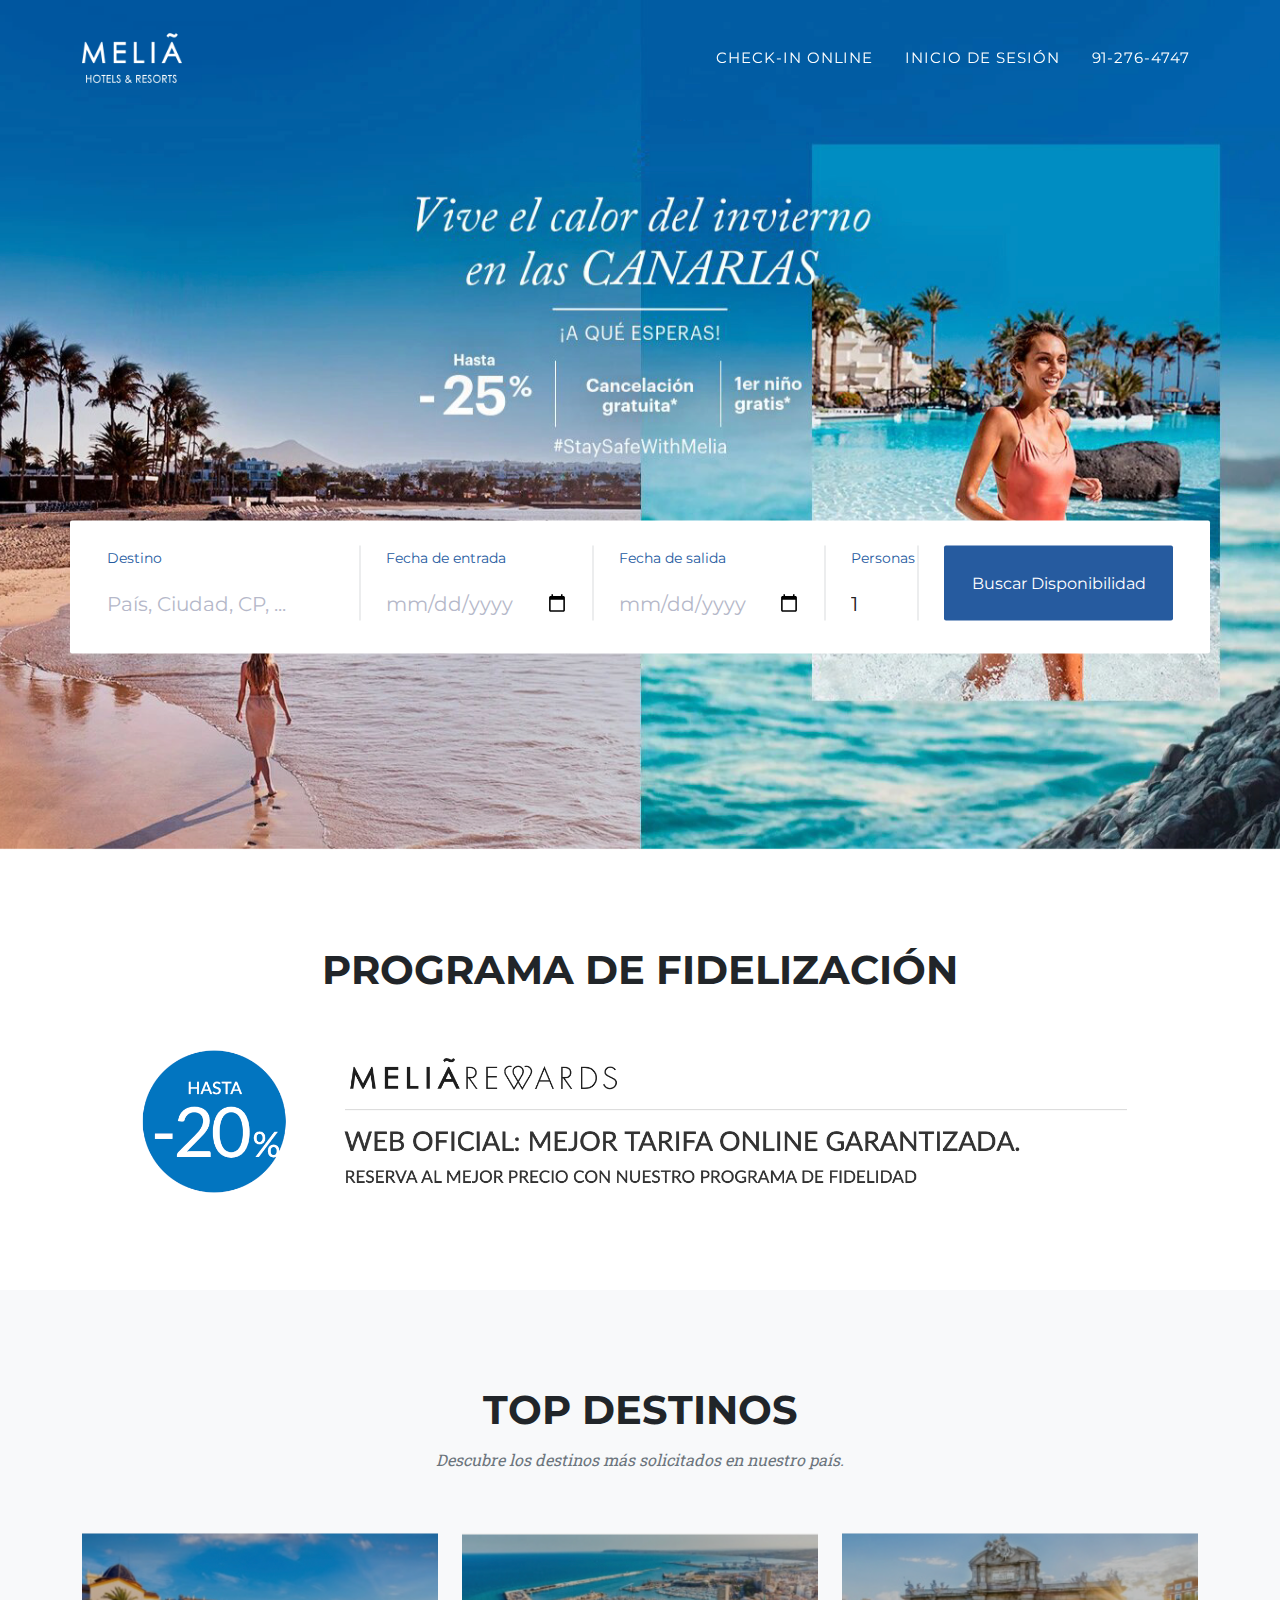
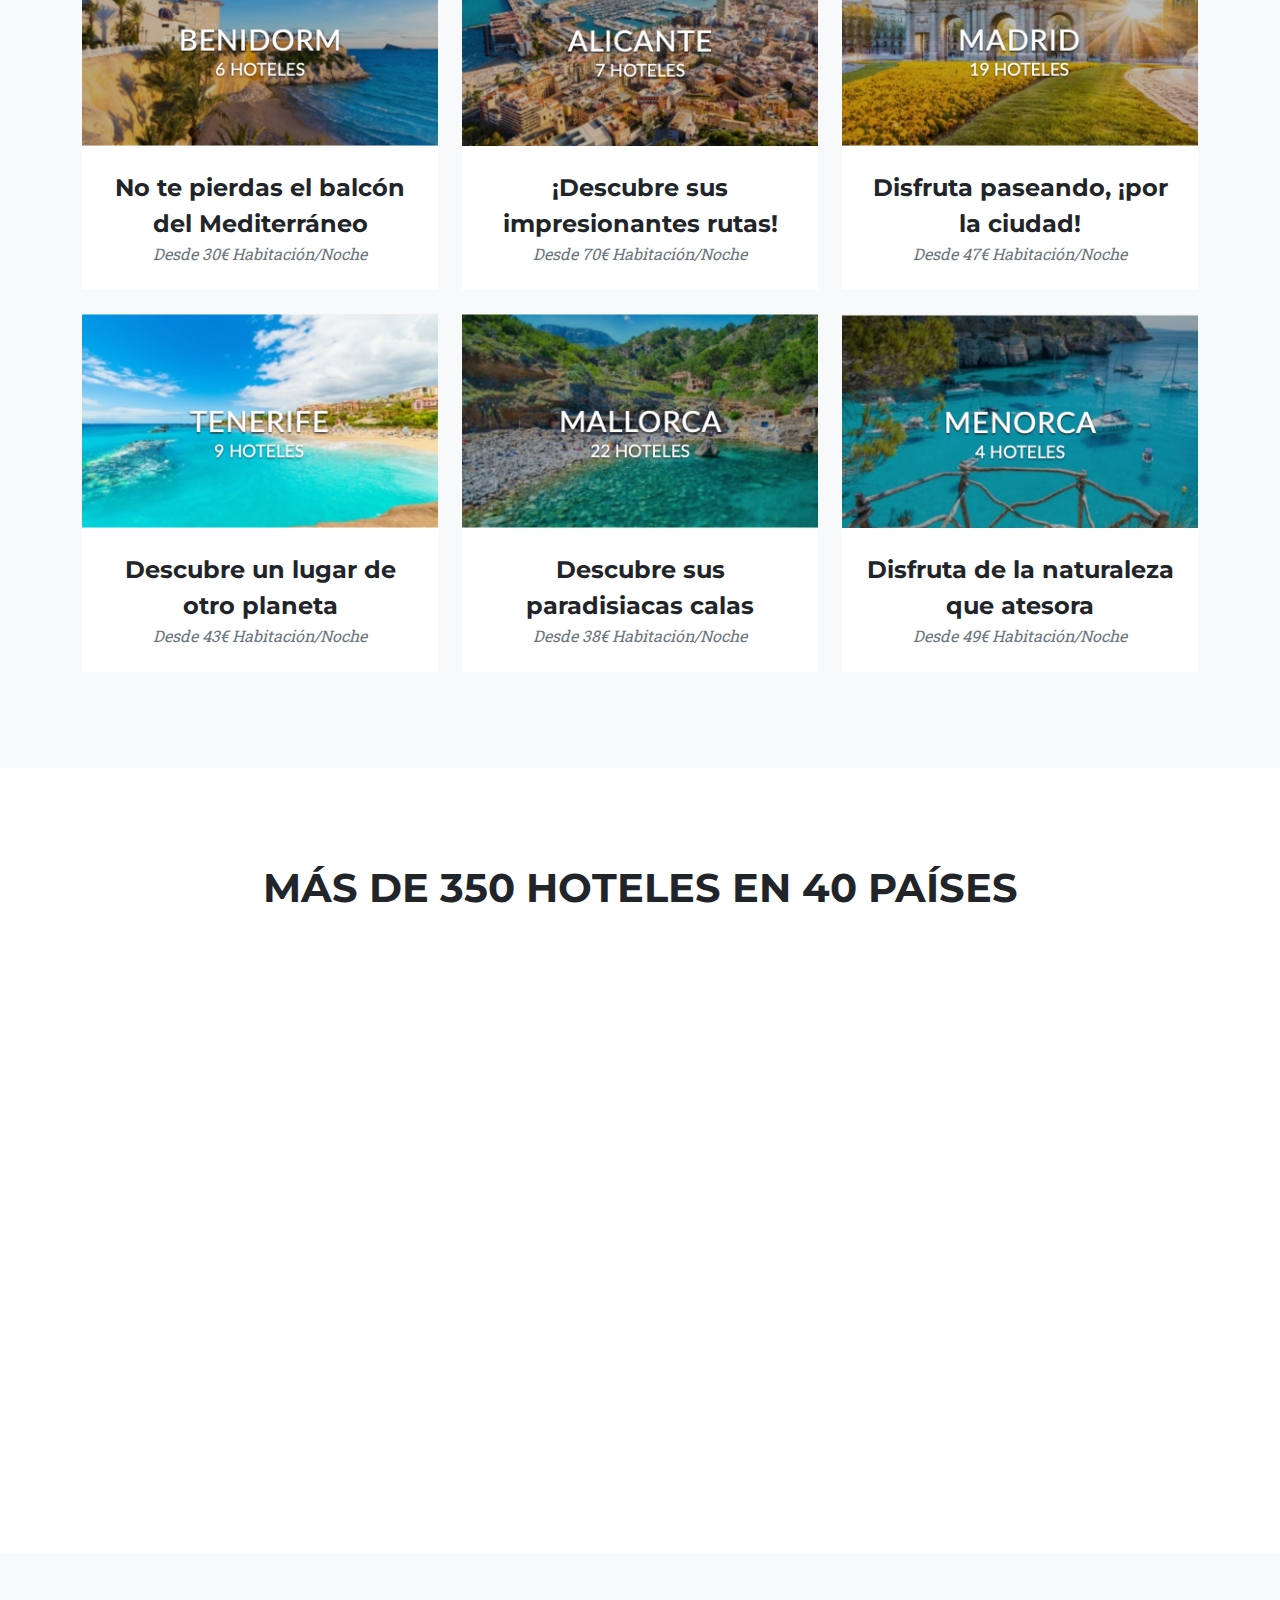
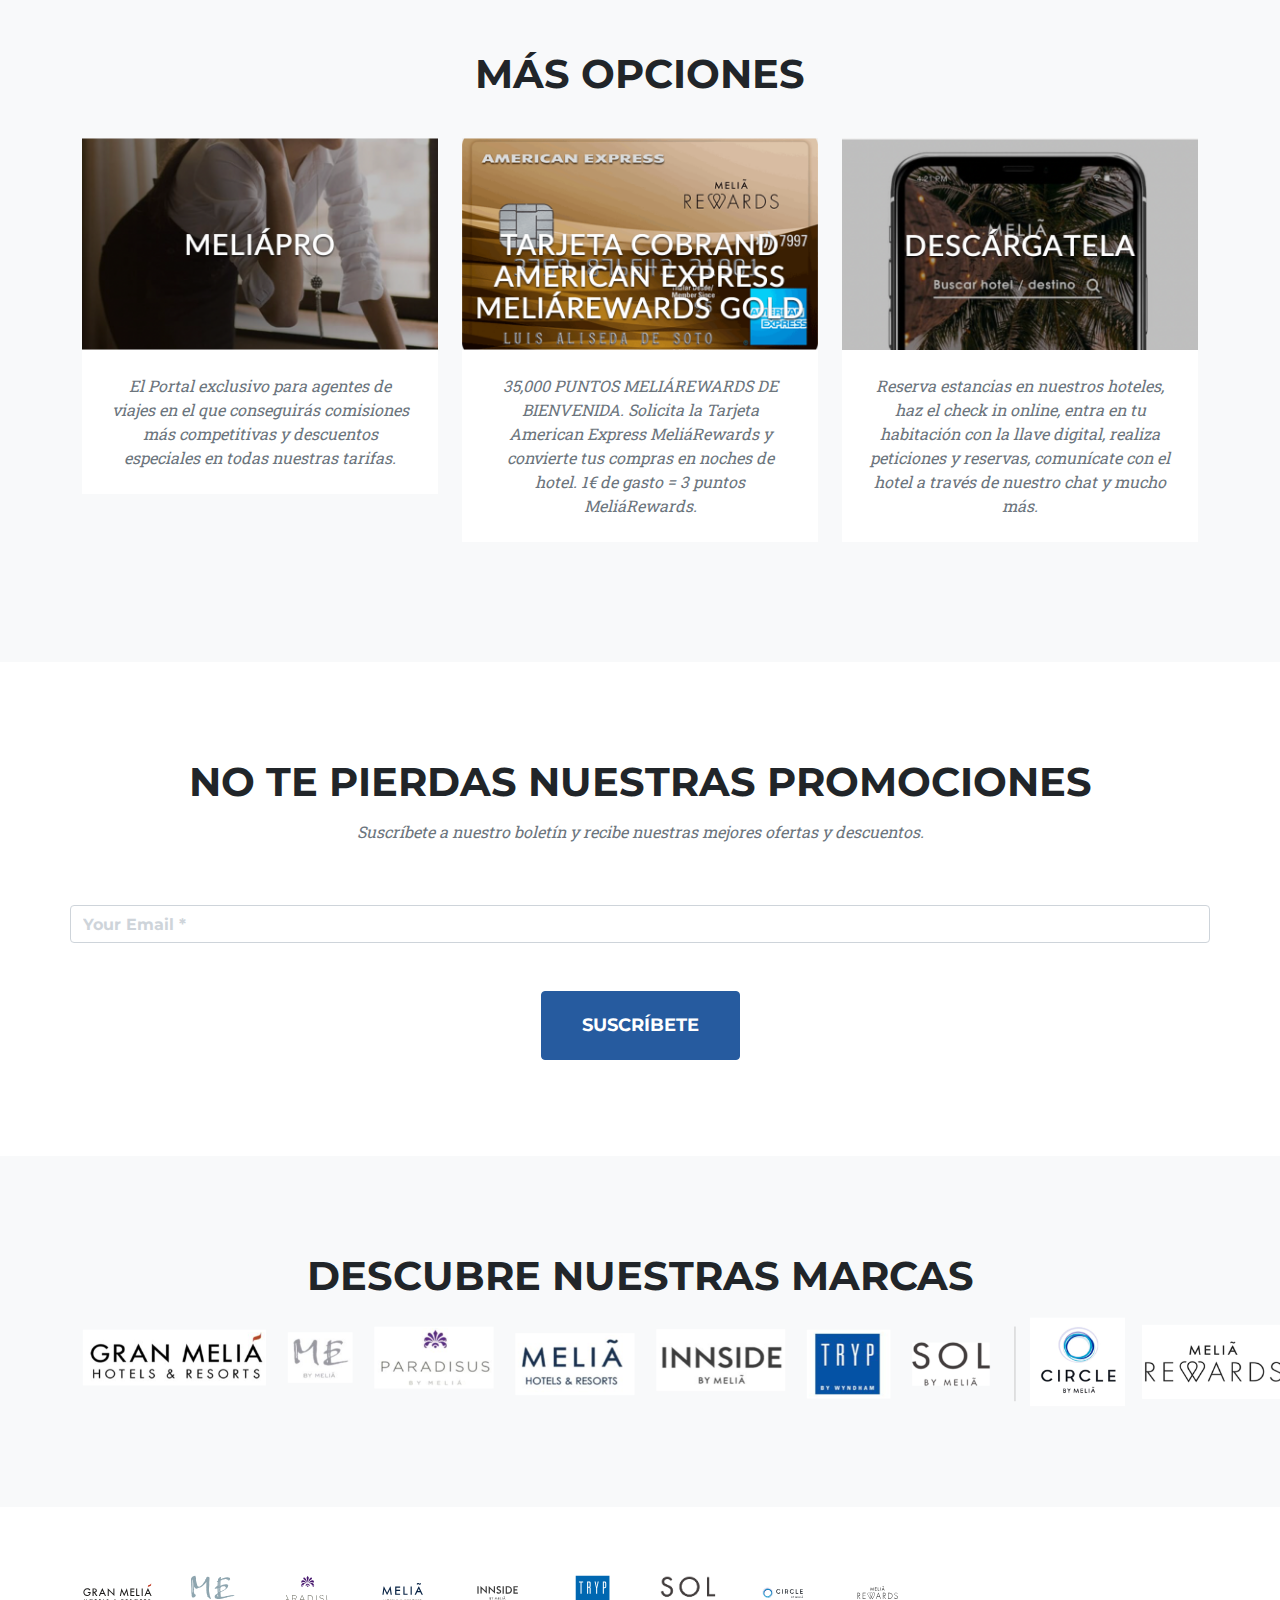
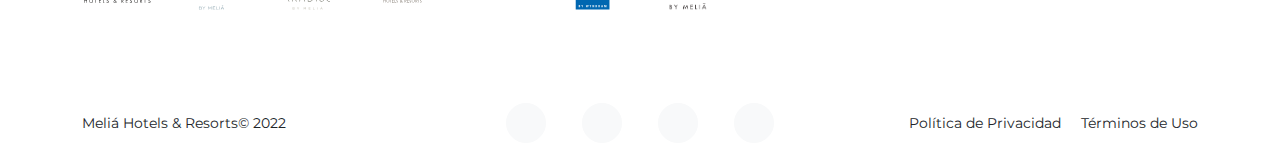
==== docs/index.html @ e1e3f9e7 "Práctica 3" ====
<!DOCTYPE html>
<html lang="es">
    <head>
        <meta charset="utf-8" />
        <meta name="viewport" content="width=device-width, initial-scale=1, shrink-to-fit=no" />
        <meta name="description" content="" />
        <meta name="author" content="" />
        <title>Meliá Hotels & Resorts</title>
        <!-- Favicon-->
        <link rel="icon" type="image/x-icon" href="assets/favicon.ico" />
        <!-- Font Awesome icons (free version)-->
        <script src="https://use.fontawesome.com/releases/v5.15.4/js/all.js" crossorigin="anonymous"></script>
        <!-- Google fonts-->
        <link href="https://fonts.googleapis.com/css?family=Montserrat:400,700" rel="stylesheet" type="text/css" />
        <link href="https://fonts.googleapis.com/css?family=Roboto+Slab:400,100,300,700" rel="stylesheet" type="text/css" />
        <!-- Core theme CSS (includes Bootstrap)-->
        <link href="css/styles.css" rel="stylesheet" />
    </head>
    <body id="page-top">
        <!-- Navigation-->
        <nav class="navbar navbar-expand-lg navbar-dark fixed-top" id="mainNav">
            <div class="container">
                <a class="navbar-brand" href="#page-top"><img src="assets/img/navbar-logo.png" style="width:100px; height:58px" alt="..." /></a>
                <button class="navbar-toggler" type="button" data-bs-toggle="collapse" data-bs-target="#navbarResponsive" aria-controls="navbarResponsive" aria-expanded="false" aria-label="Toggle navigation">
                    Menu
                    <i class="fas fa-bars ms-1"></i>
                </button>
                <div class="collapse navbar-collapse" id="navbarResponsive">
                    <ul class="navbar-nav text-uppercase ms-auto py-4 py-lg-0">
                        <li class="nav-item"><a class="nav-link" href="#services">CHECK-IN ONLINE</a></li>
                        <li class="nav-item"><a class="nav-link" href="#portfolio">INICIO DE SESIÓN</a></li>
                        <li class="nav-item"><a class="nav-link" href="#contact">91-276-4747</a></li>
                    </ul>
                </div>
            </div>
        </nav>
        <!-- Masthead-->
        <header class="masthead">
            <div id="booking" class="section">
                <div class="section-center">
                    <div class="container">
                        <div class="row">
                            <div class="booking-form">
                                <form>
                                    <div class="row no-margin">
                                        <div class="col-md-3">
                                            <div class="form-group">
                                                <span class="form-label">Destino</span>
                                                <input class="form-control" type="text" placeholder="País, Ciudad, CP, ...">
                                            </div>
                                        </div>
                                        <div class="col-md-6">
                                            <div class="row no-margin">
                                                <div class="col-md-5">
                                                    <div class="form-group">
                                                        <span class="form-label">Fecha de entrada</span>
                                                        <input class="form-control" type="date" required>
                                                    </div>
                                                </div>
                                                <div class="col-md-5">
                                                    <div class="form-group">
                                                        <span class="form-label">Fecha de salida</span>
                                                        <input class="form-control" type="date" required>
                                                    </div>
                                                </div>
                                                <div class="col-md-2">
                                                    <div class="form-group">
                                                        <span class="form-label">Personas</span>
                                                        <select class="form-control">
                                                            <option>1</option>
                                                            <option>2</option>
                                                            <option>3</option>
                                                            <option>4</option>
                                                        </select>
                                                    </div>
                                                </div>
                                            </div>
                                        </div>
                                        <div class="col-md-3">
                                            <div class="form-btn">
                                                <button class="submit-btn">Buscar disponibilidad</button>
                                            </div>
                                        </div>
                                    </div>
                                </form>
                            </div>
                        </div>
                    </div>
                </div>
            </div>
        </header>

        <!-- Rewards-->
        <section class="page-section" id="rewards">
            <div class="container">
                    <div class="text-center">
                        <h2 class="section-heading text-uppercase">PROGRAMA DE FIDELIZACIÓN</h2><br>
                    </div>
                    <div style="width: 100%">
                        <a href="./MeliaRewardsAdvantages.html"><img src="assets/img/melia-rewards.png" class="center" style="object-fit:fill; width:1000px; height:160px"></a>
                    </div>
            </div>
        </section>

        <!-- Destinos Grid-->
        <section class="page-section bg-light" id="destinos">
            <div class="container">
                <div class="text-center">
                    <h2 class="section-heading text-uppercase">TOP DESTINOS</h2>
                    <h3 class="section-subheading text-muted">Descubre los destinos más solicitados en nuestro país.</h3>
                </div>
                <div class="row">
                    <div class="col-lg-4 col-sm-6 mb-4">
                        <!-- Destinos item 1-->
                        <div class="destinos-item">
                            <a class="destinos-link" data-bs-toggle="modal" href="#destinosModal1">
                                <div class="destinos-hover">
                                    <div class="destinos-hover-content"><i class="fas fa-plus fa-3x"></i></div>
                                </div>
                                <img class="img-fluid" src="assets/img/destinos/Benidorm.png" alt="..." />
                            </a>
                            <div class="destinos-caption">
                                <div class="destinos-caption-heading">No te pierdas el balcón del Mediterráneo</div>
                                <div class="destinos-caption-subheading text-muted">Desde 30€ Habitación/Noche</div>
                            </div>
                        </div>
                    </div>
                    <div class="col-lg-4 col-sm-6 mb-4">
                        <!-- Destinos item 2-->
                        <div class="destinos-item">
                            <a class="destinos-link" data-bs-toggle="modal" href="#destinosModal2">
                                <div class="destinos-hover">
                                    <div class="destinos-hover-content"><i class="fas fa-plus fa-3x"></i></div>
                                </div>
                                <img class="img-fluid" src="assets/img/destinos/Alicante.png" alt="..." />
                            </a>
                            <div class="destinos-caption">
                                <div class="destinos-caption-heading">¡Descubre sus impresionantes rutas!</div>
                                <div class="destinos-caption-subheading text-muted">Desde 70€ Habitación/Noche</div>
                            </div>
                        </div>
                    </div>
                    <div class="col-lg-4 col-sm-6 mb-4">
                        <!-- Destinos item 3-->
                        <div class="destinos-item">
                            <a class="destinos-link" data-bs-toggle="modal" href="#destinosModal3">
                                <div class="destinos-hover">
                                    <div class="destinos-hover-content"><i class="fas fa-plus fa-3x"></i></div>
                                </div>
                                <img class="img-fluid" src="assets/img/destinos/Madrid.png" alt="..." />
                            </a>
                            <div class="destinos-caption">
                                <div class="destinos-caption-heading">Disfruta paseando, ¡por la ciudad!</div>
                                <div class="destinos-caption-subheading text-muted">Desde 47€ Habitación/Noche</div>
                            </div>
                        </div>
                    </div>
                    <div class="col-lg-4 col-sm-6 mb-4 mb-lg-0">
                        <!-- Destinos item 4-->
                        <div class="destinos-item">
                            <a class="destinos-link" data-bs-toggle="modal" href="#destinosModal4">
                                <div class="destinos-hover">
                                    <div class="destinos-hover-content"><i class="fas fa-plus fa-3x"></i></div>
                                </div>
                                <img class="img-fluid" src="assets/img/destinos/Tenerife.png" alt="..." />
                            </a>
                            <div class="destinos-caption">
                                <div class="destinos-caption-heading">Descubre un lugar de otro planeta</div>
                                <div class="destinos-caption-subheading text-muted">Desde 43€ Habitación/Noche</div>
                            </div>
                        </div>
                    </div>
                    <div class="col-lg-4 col-sm-6 mb-4 mb-sm-0">
                        <!-- Destinos item 5-->
                        <div class="destinos-item">
                            <a class="destinos-link" data-bs-toggle="modal" href="#destinosModal5">
                                <div class="destinos-hover">
                                    <div class="destinos-hover-content"><i class="fas fa-plus fa-3x"></i></div>
                                </div>
                                <img class="img-fluid" src="assets/img/destinos/Mallorca.png" alt="..." />
                            </a>
                            <div class="destinos-caption">
                                <div class="destinos-caption-heading">Descubre sus paradisiacas calas</div>
                                <div class="destinos-caption-subheading text-muted">Desde 38€ Habitación/Noche</div>
                            </div>
                        </div>
                    </div>
                    <div class="col-lg-4 col-sm-6">
                        <!-- Destinos item 6-->
                        <div class="destinos-item">
                            <a class="destinos-link" data-bs-toggle="modal" href="#destinosModal6">
                                <div class="destinos-hover">
                                    <div class="destinos-hover-content"><i class="fas fa-plus fa-3x"></i></div>
                                </div>
                                <img class="img-fluid" src="assets/img/destinos/Menorca.png" alt="..." />
                            </a>
                            <div class="destinos-caption">
                                <div class="destinos-caption-heading">Disfruta de la naturaleza que atesora </div>
                                <div class="destinos-caption-subheading text-muted">Desde 49€ Habitación/Noche</div>
                            </div>
                        </div>
                    </div>
                </div>
            </div>
        </section>

        <!-- Map-->
        <section class="page-section" id="map">
            <div class="container">
                <div class="text-center">
                    <h2 class="section-heading text-uppercase">MÁS DE 350 HOTELES EN 40 PAÍSES</h2><br>
                </div>
                <div style="width: 100%">
                    <iframe width="1295" height="500" src="https://www.google.com/maps/embed?pb=!1m16!1m12!1m3!1d12150.257712835712!2d-3.7097205381981304!3d40.41849911496838!2m3!1f0!2f0!3f0!3m2!1i1024!2i768!4f13.1!2m1!1sMelia%20Hotels%20and%20Resorts!5e0!3m2!1ses!2ses!4v1643584084286!5m2!1ses!2ses" width="600" height="450" style="border:0;" allowfullscreen="" loading="lazy"></iframe>
                </div>
            </div>
        </section>

        <!-- Opciones Grid-->
        <section class="page-section bg-light" id="opciones">
            <div class="container">
                <div class="text-center">
                    <h2 class="section-heading text-uppercase">MÁS OPCIONES</h2><br>
                </div>
                <div class="row">
                    <div class="col-lg-4 col-sm-6 mb-4">
                        <!-- Portfolio item 1-->
                        <div class="opciones-item">
                            <a class="opciones-link" data-bs-toggle="modal" href="#opcionesModal1">
                                <div class="opciones-hover">
                                    <div class="opciones-hover-content"><i class="fas fa-plus fa-3x"></i></div>
                                </div>
                                <img class="img-fluid" src="assets/img/opciones/MeliaPro.png" alt="..." />
                            </a>
                            <div class="opciones-caption">
                                <div class="opciones-caption-subheading text-muted">El Portal exclusivo para agentes de viajes en el que conseguirás comisiones más competitivas y descuentos especiales en todas nuestras tarifas.</div>
                            </div>
                        </div>
                    </div>
                    <div class="col-lg-4 col-sm-6 mb-4">
                        <!-- Portfolio item 2-->
                        <div class="opciones-item">
                            <a class="opciones-link" data-bs-toggle="modal" href="#opcionesModal2">
                                <div class="opciones-hover">
                                    <div class="opciones-hover-content"><i class="fas fa-plus fa-3x"></i></div>
                                </div>
                                <img class="img-fluid" src="assets/img/opciones/MeliaAmerican.png" alt="..." />
                            </a>
                            <div class="opciones-caption">
                                <div class="opciones-caption-subheading text-muted">35,000 PUNTOS MELIÁREWARDS DE BIENVENIDA. Solicita la Tarjeta American Express MeliáRewards y convierte tus compras en noches de hotel. 1€ de gasto = 3 puntos MeliáRewards.</div>
                            </div>
                        </div>
                    </div>
                    <div class="col-lg-4 col-sm-6 mb-4">
                        <!-- Portfolio item 3-->
                        <div class="opciones-item">
                            <a class="opciones-link" data-bs-toggle="modal" href="#opcionesModal3">
                                <div class="opciones-hover">
                                    <div class="opciones-hover-content"><i class="fas fa-plus fa-3x"></i></div>
                                </div>
                                <img class="img-fluid" src="assets/img/opciones/MeliaApp.png" alt="..." />
                            </a>
                            <div class="opciones-caption">
                                <div class="opciones-caption-subheading text-muted">Reserva estancias en nuestros hoteles, haz el check in online, entra en tu habitación con la llave digital, realiza peticiones y reservas, comunícate con el hotel a través de nuestro chat y mucho más.</div>
                            </div>
                        </div>
                    </div>

                </div>
            </div>
        </section>

        <!-- Promo -->
        <section class="page-section" id="email-sus">
            <div class="container">
                <div class="text-center">
                    <h2 class="section-heading text-uppercase">NO TE PIERDAS NUESTRAS PROMOCIONES</h2>
                    <h3 class="section-subheading text-muted">Suscríbete a nuestro boletín y recibe nuestras mejores ofertas y descuentos.</h3>
                </div>
                <form id="email-susForm" action="/action_page1.php" method="post">
                    <div class="row align-items-stretch mb-5">
                        <!-- Email address input-->
                        <input class="form-control" id="email" type="email" placeholder="Your Email *" data-sb-validations="required,email" />
                        <div class="invalid-feedback" data-sb-feedback="email:required">An email is required.</div>
                        <div class="invalid-feedback" data-sb-feedback="email:email">Email is not valid.</div>
                    </div>
                    </div>
                    <!-- Submit Button-->
                    <div class="text-center"><button class="btn btn-primary btn-xl text-uppercase" id="submitButton" type="submit">Suscríbete</button></div>
                </form>
            </div>
        </section>

        <!-- Brands -->
        <section class="page-section bg-light" id="brands">
            <div class="container">
                <div class="text-center">
                    <h2 class="section-heading text-uppercase">DESCUBRE NUESTRAS MARCAS</h2>
                </div>
                <div style="width: 100%">
                    <a href="./MeliaRewardsAdvantages.html"><img src="assets/img/melia-brands.png" class="center" style="object-fit:fill; width:1215px; height:95px"></a>
                </div>
        </section>

        <!-- Clients-->
        <div class="py-5">
            <div class="container">
                <div class="row align-items-center">
                    <div class="col-md-1 col-sm-5 my-3">
                        <a href="#!"><img class="img-fluid img-brand d-block mx-auto" src="assets/img/logos/gran-melia.svg" alt="..." /></a>
                    </div>
                    <div class="col-md-1 col-sm-5 my-3">
                        <a href="#!"><img class="img-fluid img-brand d-block mx-auto" src="assets/img/logos/me.svg" alt="..." /></a>
                    </div>
                    <div class="col-md-1 col-sm-5 my-3">
                        <a href="#!"><img class="img-fluid img-brand d-block mx-auto" src="assets/img/logos/paradisus.svg" alt="..." /></a>
                    </div>
                    <div class="col-md-1 col-sm-5 my-3">
                        <a href="#!"><img class="img-fluid img-brand d-block mx-auto" src="assets/img/logos/melia.svg" alt="..." /></a>
                    </div>
                    <div class="col-md-1 col-sm-5 my-3">
                        <a href="#!"><img class="img-fluid img-brand d-block mx-auto" src="assets/img/logos/innside.svg" alt="..." /></a>
                    </div>
                    <div class="col-md-1 col-sm-5 my-3">
                        <a href="#!"><img class="img-fluid img-brand d-block mx-auto" src="assets/img/logos/tryp.svg" alt="..." /></a>
                    </div>
                    <div class="col-md-1 col-sm-5 my-3">
                        <a href="#!"><img class="img-fluid img-brand d-block mx-auto" src="assets/img/logos/sol.svg" alt="..." /></a>
                    </div>
                    <div class="col-md-1 col-sm-5 my-3">
                        <a href="#!"><img class="img-fluid img-brand d-block mx-auto" src="assets/img/logos/circle.svg" alt="..." /></a>
                    </div>
                    <div class="col-md-1 col-sm-5 my-3">
                        <a href="#!"><img class="img-fluid img-brand d-block mx-auto" src="assets/img/logos/melia-rewards.svg" alt="..." /></a>
                    </div>
                </div>
            </div>
        </div>


        <!-- Footer-->
        <footer class="footer py-4">
            <div class="container">
                <div class="row align-items-center">
                    <div class="col-lg-4 text-lg-start">Meliá Hotels & Resorts&copy; 2022</div>
                    <div class="col-lg-4 my-3 my-lg-0">
                        <a class="btn btn-light btn-social mx-3" href="#!"><i class="fab fa-twitter"></i></a>
                        <a class="btn btn-light btn-social mx-3" href="#!"><i class="fab fa-facebook"></i></a>
                        <a class="btn btn-light btn-social mx-3" href="#!"><i class="fab fa-instagram"></i></a>
                        <a class="btn btn-light btn-social mx-3" href="#!"><i class="fab fa-youtube"></i></a>
                    </div>
                    <div class="col-lg-4 text-lg-end">
                        <a class="link-dark text-decoration-none me-3" href="#!">Política de Privacidad</a>
                        <a class="link-dark text-decoration-none" href="#!">Términos de Uso</a>
                    </div>
                </div>
            </div>
        </footer>

        <!-- Portfolio Modals-->
        <!-- Portfolio item 1 modal popup-->
        <div class="portfolio-modal modal fade" id="portfolioModal1" tabindex="-1" role="dialog" aria-hidden="true">
            <div class="modal-dialog">
                <div class="modal-content">
                    <div class="close-modal" data-bs-dismiss="modal"><img src="assets/img/close-icon.svg" alt="Close modal" /></div>
                    <div class="container">
                        <div class="row justify-content-center">
                            <div class="col-lg-8">
                                <div class="modal-body">
                                    <!-- Project details-->
                                    <h2 class="text-uppercase">Project Name</h2>
                                    <p class="item-intro text-muted">Lorem ipsum dolor sit amet consectetur.</p>
                                    <img class="img-fluid d-block mx-auto" src="assets/img/portfolio/1.jpg" alt="..." />
                                    <p>Use this area to describe your project. Lorem ipsum dolor sit amet, consectetur adipisicing elit. Est blanditiis dolorem culpa incidunt minus dignissimos deserunt repellat aperiam quasi sunt officia expedita beatae cupiditate, maiores repudiandae, nostrum, reiciendis facere nemo!</p>
                                    <ul class="list-inline">
                                        <li>
                                            <strong>Client:</strong>
                                            Threads
                                        </li>
                                        <li>
                                            <strong>Category:</strong>
                                            Illustration
                                        </li>
                                    </ul>
                                    <button class="btn btn-primary btn-xl text-uppercase" data-bs-dismiss="modal" type="button">
                                        <i class="fas fa-times me-1"></i>
                                        Close Project
                                    </button>
                                </div>
                            </div>
                        </div>
                    </div>
                </div>
            </div>
        </div>
        <!-- Portfolio item 2 modal popup-->
        <div class="portfolio-modal modal fade" id="portfolioModal2" tabindex="-1" role="dialog" aria-hidden="true">
            <div class="modal-dialog">
                <div class="modal-content">
                    <div class="close-modal" data-bs-dismiss="modal"><img src="assets/img/close-icon.svg" alt="Close modal" /></div>
                    <div class="container">
                        <div class="row justify-content-center">
                            <div class="col-lg-8">
                                <div class="modal-body">
                                    <!-- Project details-->
                                    <h2 class="text-uppercase">Project Name</h2>
                                    <p class="item-intro text-muted">Lorem ipsum dolor sit amet consectetur.</p>
                                    <img class="img-fluid d-block mx-auto" src="assets/img/portfolio/2.jpg" alt="..." />
                                    <p>Use this area to describe your project. Lorem ipsum dolor sit amet, consectetur adipisicing elit. Est blanditiis dolorem culpa incidunt minus dignissimos deserunt repellat aperiam quasi sunt officia expedita beatae cupiditate, maiores repudiandae, nostrum, reiciendis facere nemo!</p>
                                    <ul class="list-inline">
                                        <li>
                                            <strong>Client:</strong>
                                            Explore
                                        </li>
                                        <li>
                                            <strong>Category:</strong>
                                            Graphic Design
                                        </li>
                                    </ul>
                                    <button class="btn btn-primary btn-xl text-uppercase" data-bs-dismiss="modal" type="button">
                                        <i class="fas fa-times me-1"></i>
                                        Close Project
                                    </button>
                                </div>
                            </div>
                        </div>
                    </div>
                </div>
            </div>
        </div>
        <!-- Portfolio item 3 modal popup-->
        <div class="portfolio-modal modal fade" id="portfolioModal3" tabindex="-1" role="dialog" aria-hidden="true">
            <div class="modal-dialog">
                <div class="modal-content">
                    <div class="close-modal" data-bs-dismiss="modal"><img src="assets/img/close-icon.svg" alt="Close modal" /></div>
                    <div class="container">
                        <div class="row justify-content-center">
                            <div class="col-lg-8">
                                <div class="modal-body">
                                    <!-- Project details-->
                                    <h2 class="text-uppercase">Project Name</h2>
                                    <p class="item-intro text-muted">Lorem ipsum dolor sit amet consectetur.</p>
                                    <img class="img-fluid d-block mx-auto" src="assets/img/portfolio/3.jpg" alt="..." />
                                    <p>Use this area to describe your project. Lorem ipsum dolor sit amet, consectetur adipisicing elit. Est blanditiis dolorem culpa incidunt minus dignissimos deserunt repellat aperiam quasi sunt officia expedita beatae cupiditate, maiores repudiandae, nostrum, reiciendis facere nemo!</p>
                                    <ul class="list-inline">
                                        <li>
                                            <strong>Client:</strong>
                                            Finish
                                        </li>
                                        <li>
                                            <strong>Category:</strong>
                                            Identity
                                        </li>
                                    </ul>
                                    <button class="btn btn-primary btn-xl text-uppercase" data-bs-dismiss="modal" type="button">
                                        <i class="fas fa-times me-1"></i>
                                        Close Project
                                    </button>
                                </div>
                            </div>
                        </div>
                    </div>
                </div>
            </div>
        </div>
        <!-- Portfolio item 4 modal popup-->
        <div class="portfolio-modal modal fade" id="portfolioModal4" tabindex="-1" role="dialog" aria-hidden="true">
            <div class="modal-dialog">
                <div class="modal-content">
                    <div class="close-modal" data-bs-dismiss="modal"><img src="assets/img/close-icon.svg" alt="Close modal" /></div>
                    <div class="container">
                        <div class="row justify-content-center">
                            <div class="col-lg-8">
                                <div class="modal-body">
                                    <!-- Project details-->
                                    <h2 class="text-uppercase">Project Name</h2>
                                    <p class="item-intro text-muted">Lorem ipsum dolor sit amet consectetur.</p>
                                    <img class="img-fluid d-block mx-auto" src="assets/img/portfolio/4.jpg" alt="..." />
                                    <p>Use this area to describe your project. Lorem ipsum dolor sit amet, consectetur adipisicing elit. Est blanditiis dolorem culpa incidunt minus dignissimos deserunt repellat aperiam quasi sunt officia expedita beatae cupiditate, maiores repudiandae, nostrum, reiciendis facere nemo!</p>
                                    <ul class="list-inline">
                                        <li>
                                            <strong>Client:</strong>
                                            Lines
                                        </li>
                                        <li>
                                            <strong>Category:</strong>
                                            Branding
                                        </li>
                                    </ul>
                                    <button class="btn btn-primary btn-xl text-uppercase" data-bs-dismiss="modal" type="button">
                                        <i class="fas fa-times me-1"></i>
                                        Close Project
                                    </button>
                                </div>
                            </div>
                        </div>
                    </div>
                </div>
            </div>
        </div>
        <!-- Portfolio item 5 modal popup-->
        <div class="portfolio-modal modal fade" id="portfolioModal5" tabindex="-1" role="dialog" aria-hidden="true">
            <div class="modal-dialog">
                <div class="modal-content">
                    <div class="close-modal" data-bs-dismiss="modal"><img src="assets/img/close-icon.svg" alt="Close modal" /></div>
                    <div class="container">
                        <div class="row justify-content-center">
                            <div class="col-lg-8">
                                <div class="modal-body">
                                    <!-- Project details-->
                                    <h2 class="text-uppercase">Project Name</h2>
                                    <p class="item-intro text-muted">Lorem ipsum dolor sit amet consectetur.</p>
                                    <img class="img-fluid d-block mx-auto" src="assets/img/portfolio/5.jpg" alt="..." />
                                    <p>Use this area to describe your project. Lorem ipsum dolor sit amet, consectetur adipisicing elit. Est blanditiis dolorem culpa incidunt minus dignissimos deserunt repellat aperiam quasi sunt officia expedita beatae cupiditate, maiores repudiandae, nostrum, reiciendis facere nemo!</p>
                                    <ul class="list-inline">
                                        <li>
                                            <strong>Client:</strong>
                                            Southwest
                                        </li>
                                        <li>
                                            <strong>Category:</strong>
                                            Website Design
                                        </li>
                                    </ul>
                                    <button class="btn btn-primary btn-xl text-uppercase" data-bs-dismiss="modal" type="button">
                                        <i class="fas fa-times me-1"></i>
                                        Close Project
                                    </button>
                                </div>
                            </div>
                        </div>
                    </div>
                </div>
            </div>
        </div>
        <!-- Portfolio item 6 modal popup-->
        <div class="portfolio-modal modal fade" id="portfolioModal6" tabindex="-1" role="dialog" aria-hidden="true">
            <div class="modal-dialog">
                <div class="modal-content">
                    <div class="close-modal" data-bs-dismiss="modal"><img src="assets/img/close-icon.svg" alt="Close modal" /></div>
                    <div class="container">
                        <div class="row justify-content-center">
                            <div class="col-lg-8">
                                <div class="modal-body">
                                    <!-- Project details-->
                                    <h2 class="text-uppercase">Project Name</h2>
                                    <p class="item-intro text-muted">Lorem ipsum dolor sit amet consectetur.</p>
                                    <img class="img-fluid d-block mx-auto" src="assets/img/portfolio/6.jpg" alt="..." />
                                    <p>Use this area to describe your project. Lorem ipsum dolor sit amet, consectetur adipisicing elit. Est blanditiis dolorem culpa incidunt minus dignissimos deserunt repellat aperiam quasi sunt officia expedita beatae cupiditate, maiores repudiandae, nostrum, reiciendis facere nemo!</p>
                                    <ul class="list-inline">
                                        <li>
                                            <strong>Client:</strong>
                                            Window
                                        </li>
                                        <li>
                                            <strong>Category:</strong>
                                            Photography
                                        </li>
                                    </ul>
                                    <button class="btn btn-primary btn-xl text-uppercase" data-bs-dismiss="modal" type="button">
                                        <i class="fas fa-times me-1"></i>
                                        Close Project
                                    </button>
                                </div>
                            </div>
                        </div>
                    </div>
                </div>
            </div>
        </div>
        <!-- Bootstrap core JS-->
        <script src="https://cdn.jsdelivr.net/npm/bootstrap@5.1.3/dist/js/bootstrap.bundle.min.js"></script>
        <!-- Core theme JS-->
        <script src="js/scripts.js"></script>
        <!-- * * * * * * * * * * * * * * * * * * * * * * * * * * * * * * * * * * * * * * * *-->
        <!-- * *                               SB Forms JS                               * *-->
        <!-- * * Activate your form at https://startbootstrap.com/solution/contact-forms * *-->
        <!-- * * * * * * * * * * * * * * * * * * * * * * * * * * * * * * * * * * * * * * * *-->
        <script src="https://cdn.startbootstrap.com/sb-forms-latest.js"></script>
    </body>
</html>
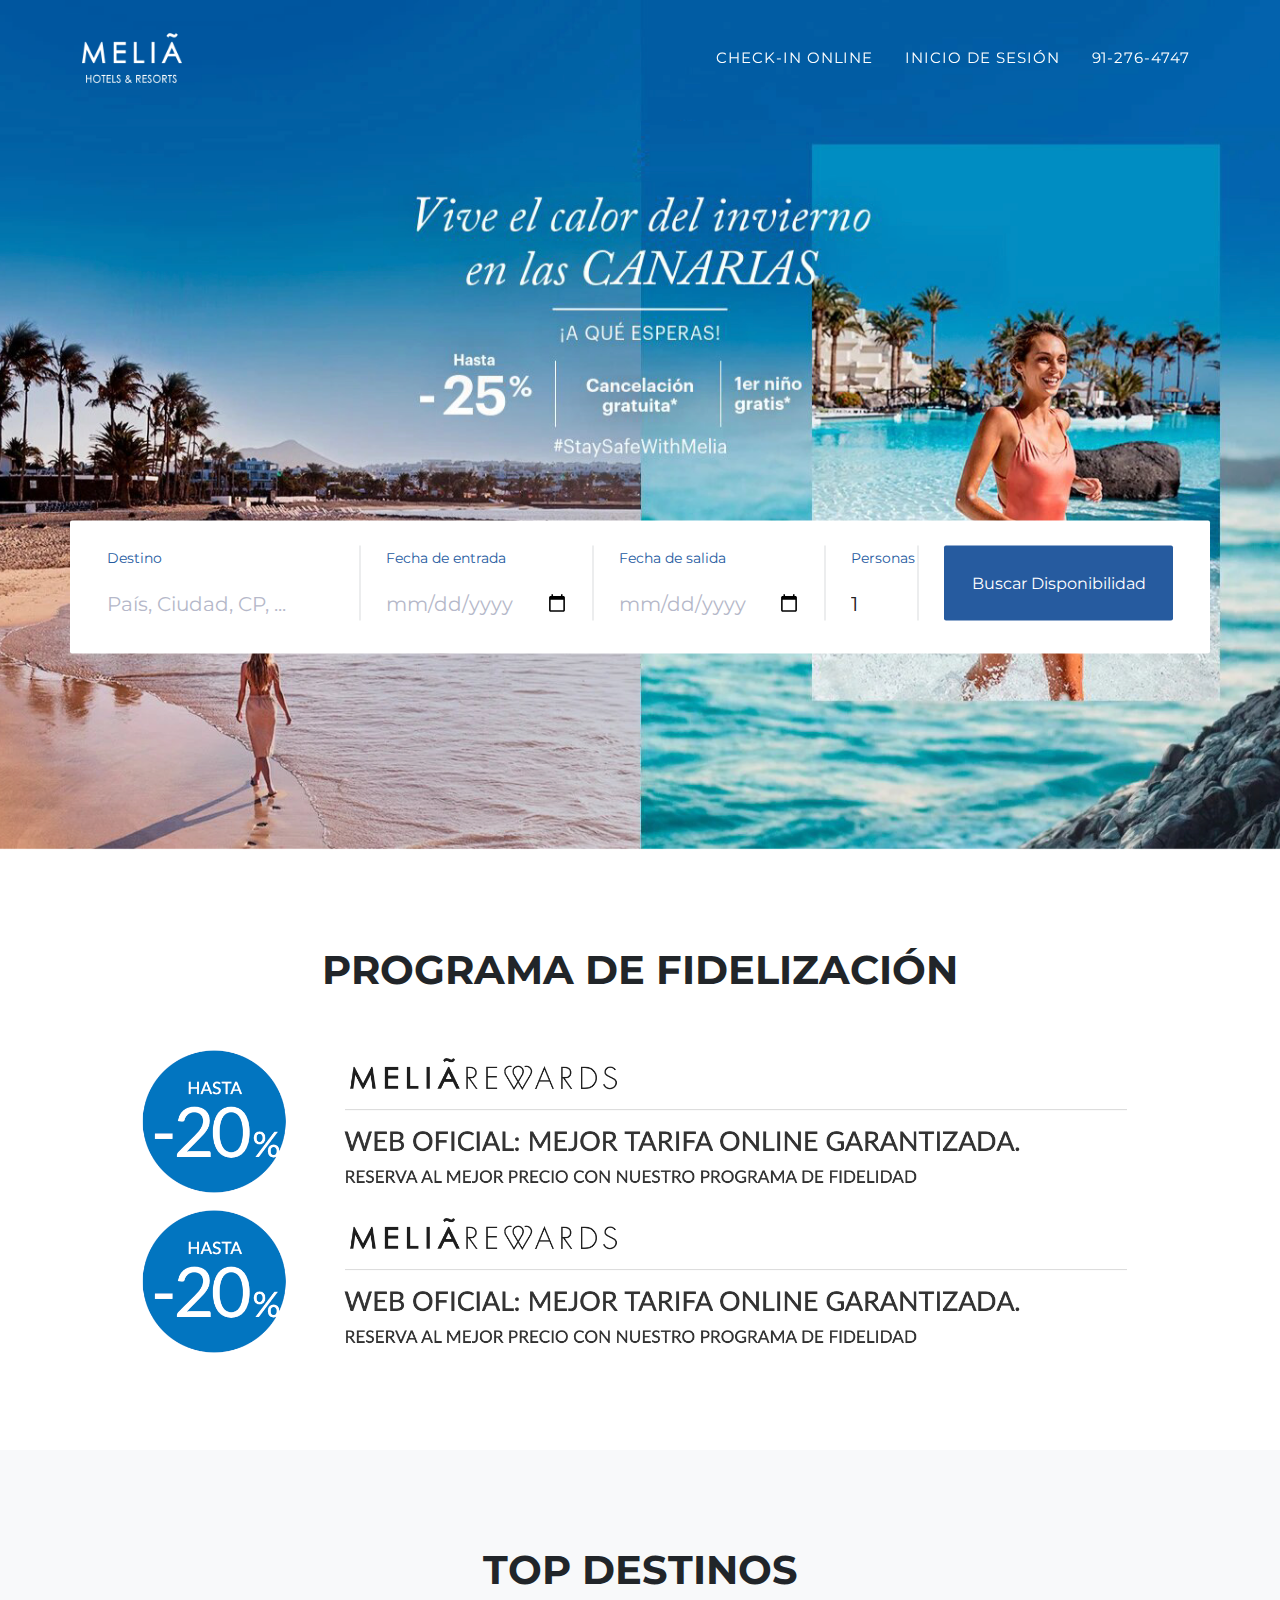
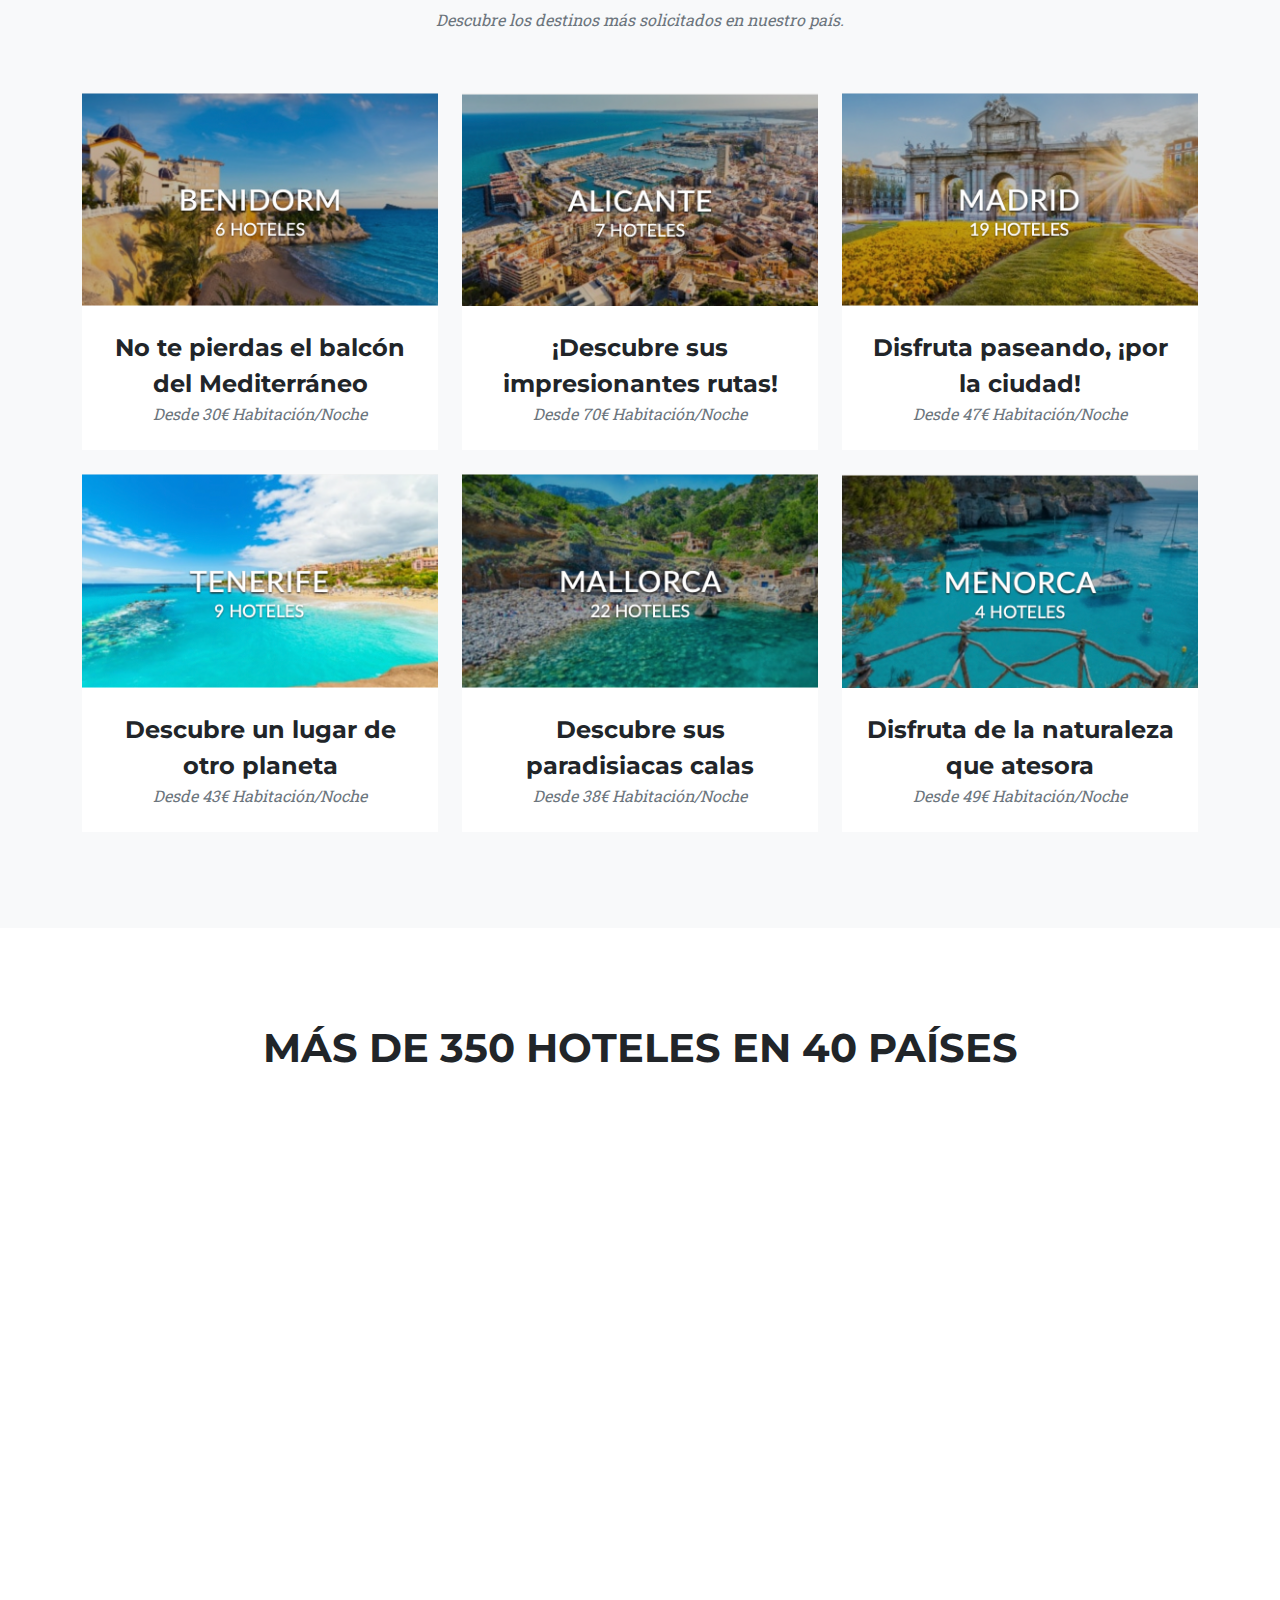
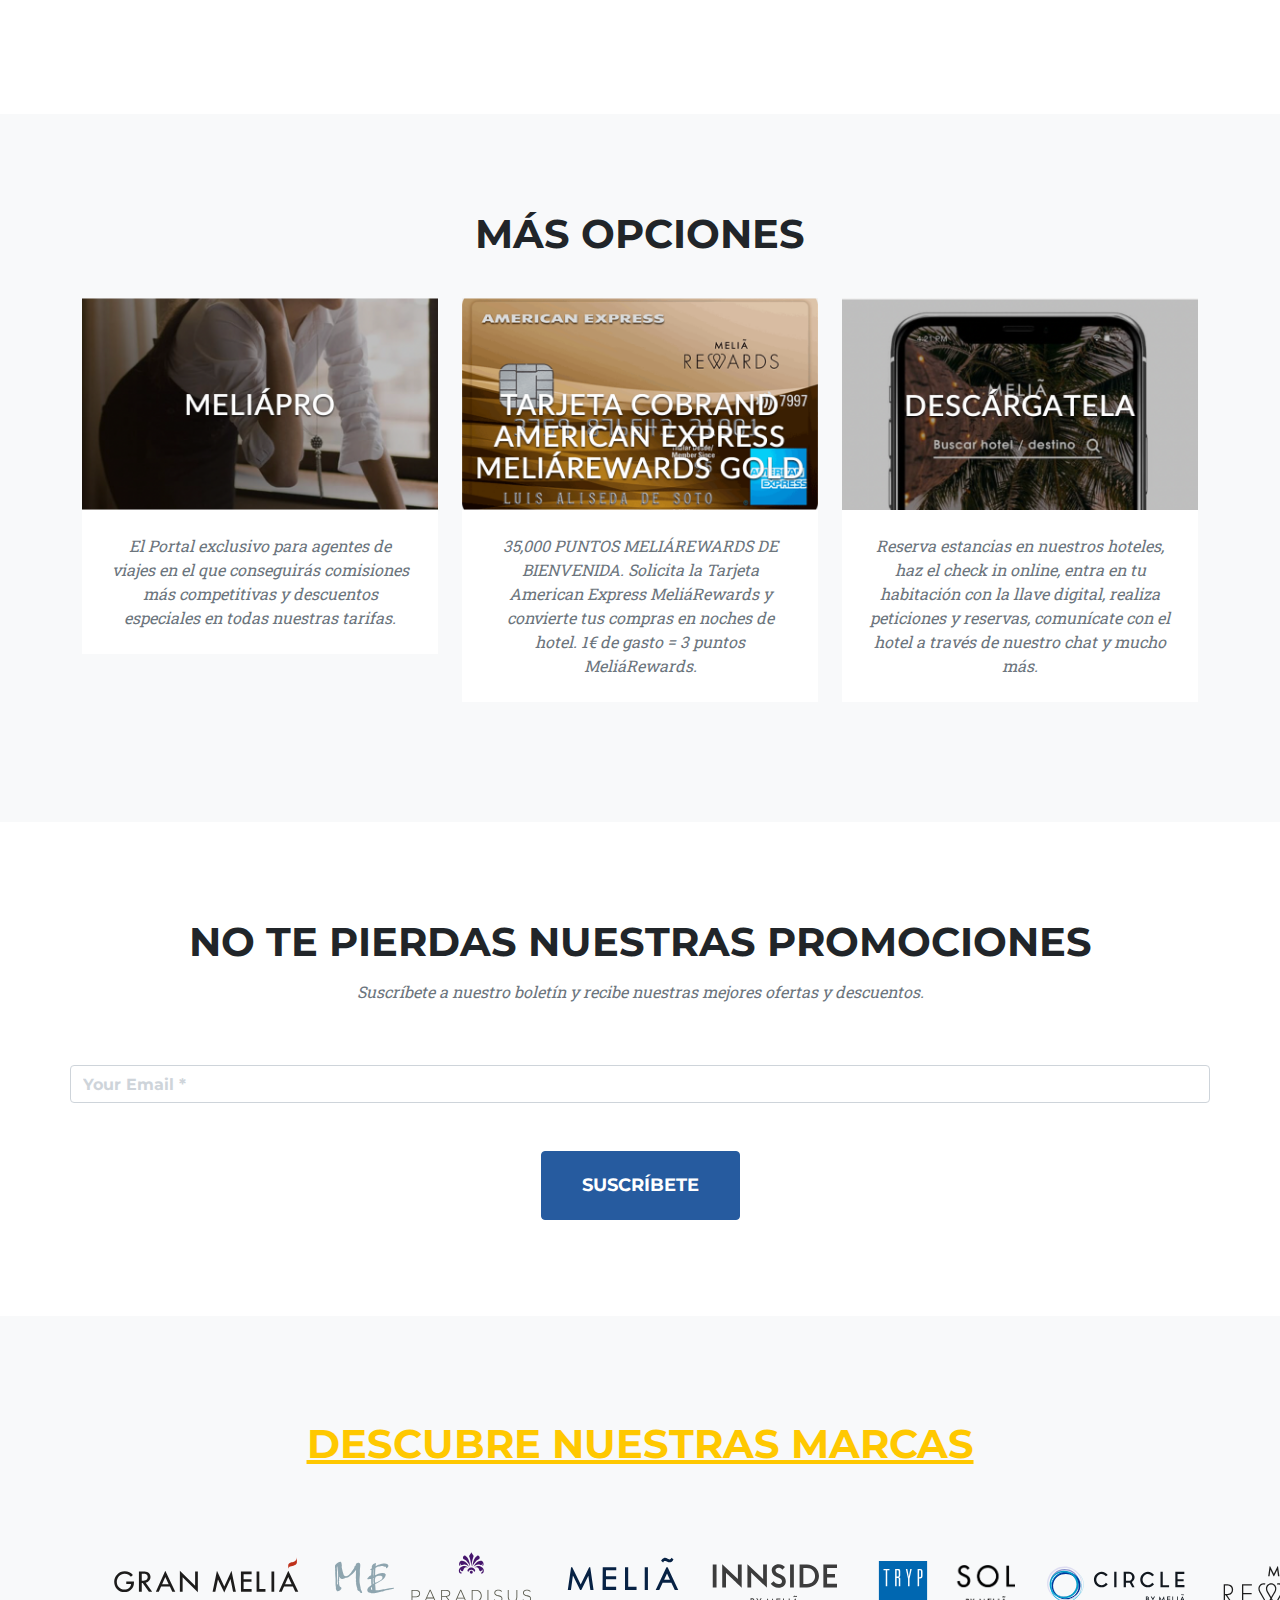
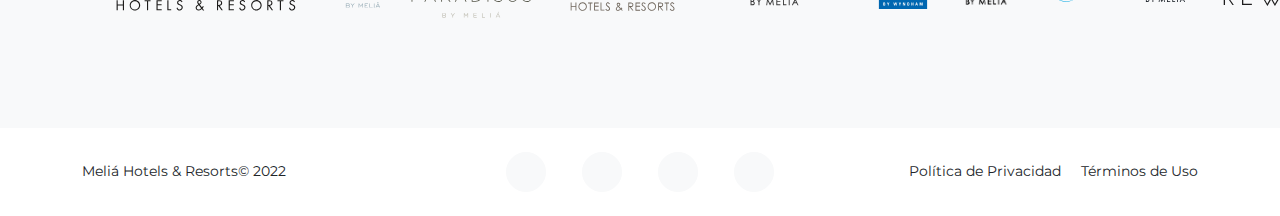
==== commit 347ab10f: "Práctica 3" ====
--- a/docs/index.html
+++ b/docs/index.html
@@ -16,6 +16,7 @@
         <!-- Core theme CSS (includes Bootstrap)-->
         <link href="css/styles.css" rel="stylesheet" />
     </head>
+
     <body id="page-top">
         <!-- Navigation-->
         <nav class="navbar navbar-expand-lg navbar-dark fixed-top" id="mainNav">
@@ -27,9 +28,9 @@
                 </button>
                 <div class="collapse navbar-collapse" id="navbarResponsive">
                     <ul class="navbar-nav text-uppercase ms-auto py-4 py-lg-0">
-                        <li class="nav-item"><a class="nav-link" href="#services">CHECK-IN ONLINE</a></li>
-                        <li class="nav-item"><a class="nav-link" href="#portfolio">INICIO DE SESIÓN</a></li>
-                        <li class="nav-item"><a class="nav-link" href="#contact">91-276-4747</a></li>
+                        <li class="nav-item"><a class="nav-link" href="./CheckInOnline.html">CHECK-IN ONLINE</a></li>
+                        <li class="nav-item"><a class="nav-link" href="./InicioSesion.html">INICIO DE SESIÓN</a></li>
+                        <li class="nav-item"><a class="nav-link">91-276-4747</a></li>
                     </ul>
                 </div>
             </div>
@@ -97,7 +98,8 @@
                         <h2 class="section-heading text-uppercase">PROGRAMA DE FIDELIZACIÓN</h2><br>
                     </div>
                     <div style="width: 100%">
-                        <a href="./MeliaRewardsAdvantages.html"><img src="assets/img/melia-rewards.png" class="center" style="object-fit:fill; width:1000px; height:160px"></a>
+                        <a href="./MeliaRewardsAdvantages.html"><img src="assets/img/melia-rewards.png" class="center" style="object-fit:fill; width:1000px; height:160px;"/></a>
+                        <a href="./MeliaRewardsAdvantages.html"><img src="assets/img/melia-rewards.png" class="center" style="object-fit:fill; width:1000px; height:160px;"/></a>
                     </div>
             </div>
         </section>
@@ -292,51 +294,28 @@
         </section>
 
         <!-- Brands -->
-        <section class="page-section bg-light" id="brands">
+        <section class="page-section2 bg-light" id="brands">
             <div class="container">
                 <div class="text-center">
-                    <h2 class="section-heading text-uppercase">DESCUBRE NUESTRAS MARCAS</h2>
-                </div>
-                <div style="width: 100%">
-                    <a href="./MeliaRewardsAdvantages.html"><img src="assets/img/melia-brands.png" class="center" style="object-fit:fill; width:1215px; height:95px"></a>
-                </div>
+                    <h2 class="section-heading text-uppercase"><a href="./MeliaBrands.html">DESCUBRE NUESTRAS MARCAS</a></h2>
+                </div>
+                <div>
+                    <table align="center" id="brands-table">
+                        <tr>
+                            <td scope="col"><a href="https://www.granmelia.com/es/"><img src="assets/img/logos/gran-melia.svg" width="250px" height="200px"/></a></td>
+                            <td scope="col"><a href="https://www.mebymelia.com"><img src="assets/img/logos/me.svg" width="60px" height="150px"/></a></td>
+                            <td scope="col"><a href="https://landings.melia.com/es/paradisus/index.html"><img src="assets/img/logos/paradisus.svg" width="150px" height="85px"/></a></td>
+                            <td scope="col"><a href="https://landings.melia.com/es/melia/soulmatters/index.html"><img src="assets/img/logos/melia.svg" width="150px" height="120px"/></a></td>
+                            <td scope="col"><a href="https://www.innsidebymelia.com/es/"><img src="assets/img/logos/innside.svg"width="150px" height="135px"/></a></td>
+                            <td scope="col"><a href="https://landings.melia.com/es/tryp/lovers/index.html"><img src="assets/img/logos/tryp.svg"width="100px" height="200px"/></a></td>
+                            <td scope="col"><a href="https://www.sol-hotels.com/es"><img src="assets/img/logos/sol.png" width="60px" height="40px"/></a></td>
+                            <td scope="col"><a href="https://circle.melia.com/es/experiencia"><img src="assets/img/logos/circle.svg" width="200px" height="150px"/></a></td>
+                            <td scope="col"><a href="./MeliaRewardsAdvantages.html"><img src="assets/img/logos/melia-rewards.svg" width="150px" height="150px"/></a></td>
+                        </tr>
+                    </table>
+                </div>
+            </div>
         </section>
-
-        <!-- Clients-->
-        <div class="py-5">
-            <div class="container">
-                <div class="row align-items-center">
-                    <div class="col-md-1 col-sm-5 my-3">
-                        <a href="#!"><img class="img-fluid img-brand d-block mx-auto" src="assets/img/logos/gran-melia.svg" alt="..." /></a>
-                    </div>
-                    <div class="col-md-1 col-sm-5 my-3">
-                        <a href="#!"><img class="img-fluid img-brand d-block mx-auto" src="assets/img/logos/me.svg" alt="..." /></a>
-                    </div>
-                    <div class="col-md-1 col-sm-5 my-3">
-                        <a href="#!"><img class="img-fluid img-brand d-block mx-auto" src="assets/img/logos/paradisus.svg" alt="..." /></a>
-                    </div>
-                    <div class="col-md-1 col-sm-5 my-3">
-                        <a href="#!"><img class="img-fluid img-brand d-block mx-auto" src="assets/img/logos/melia.svg" alt="..." /></a>
-                    </div>
-                    <div class="col-md-1 col-sm-5 my-3">
-                        <a href="#!"><img class="img-fluid img-brand d-block mx-auto" src="assets/img/logos/innside.svg" alt="..." /></a>
-                    </div>
-                    <div class="col-md-1 col-sm-5 my-3">
-                        <a href="#!"><img class="img-fluid img-brand d-block mx-auto" src="assets/img/logos/tryp.svg" alt="..." /></a>
-                    </div>
-                    <div class="col-md-1 col-sm-5 my-3">
-                        <a href="#!"><img class="img-fluid img-brand d-block mx-auto" src="assets/img/logos/sol.svg" alt="..." /></a>
-                    </div>
-                    <div class="col-md-1 col-sm-5 my-3">
-                        <a href="#!"><img class="img-fluid img-brand d-block mx-auto" src="assets/img/logos/circle.svg" alt="..." /></a>
-                    </div>
-                    <div class="col-md-1 col-sm-5 my-3">
-                        <a href="#!"><img class="img-fluid img-brand d-block mx-auto" src="assets/img/logos/melia-rewards.svg" alt="..." /></a>
-                    </div>
-                </div>
-            </div>
-        </div>
-
 
         <!-- Footer-->
         <footer class="footer py-4">
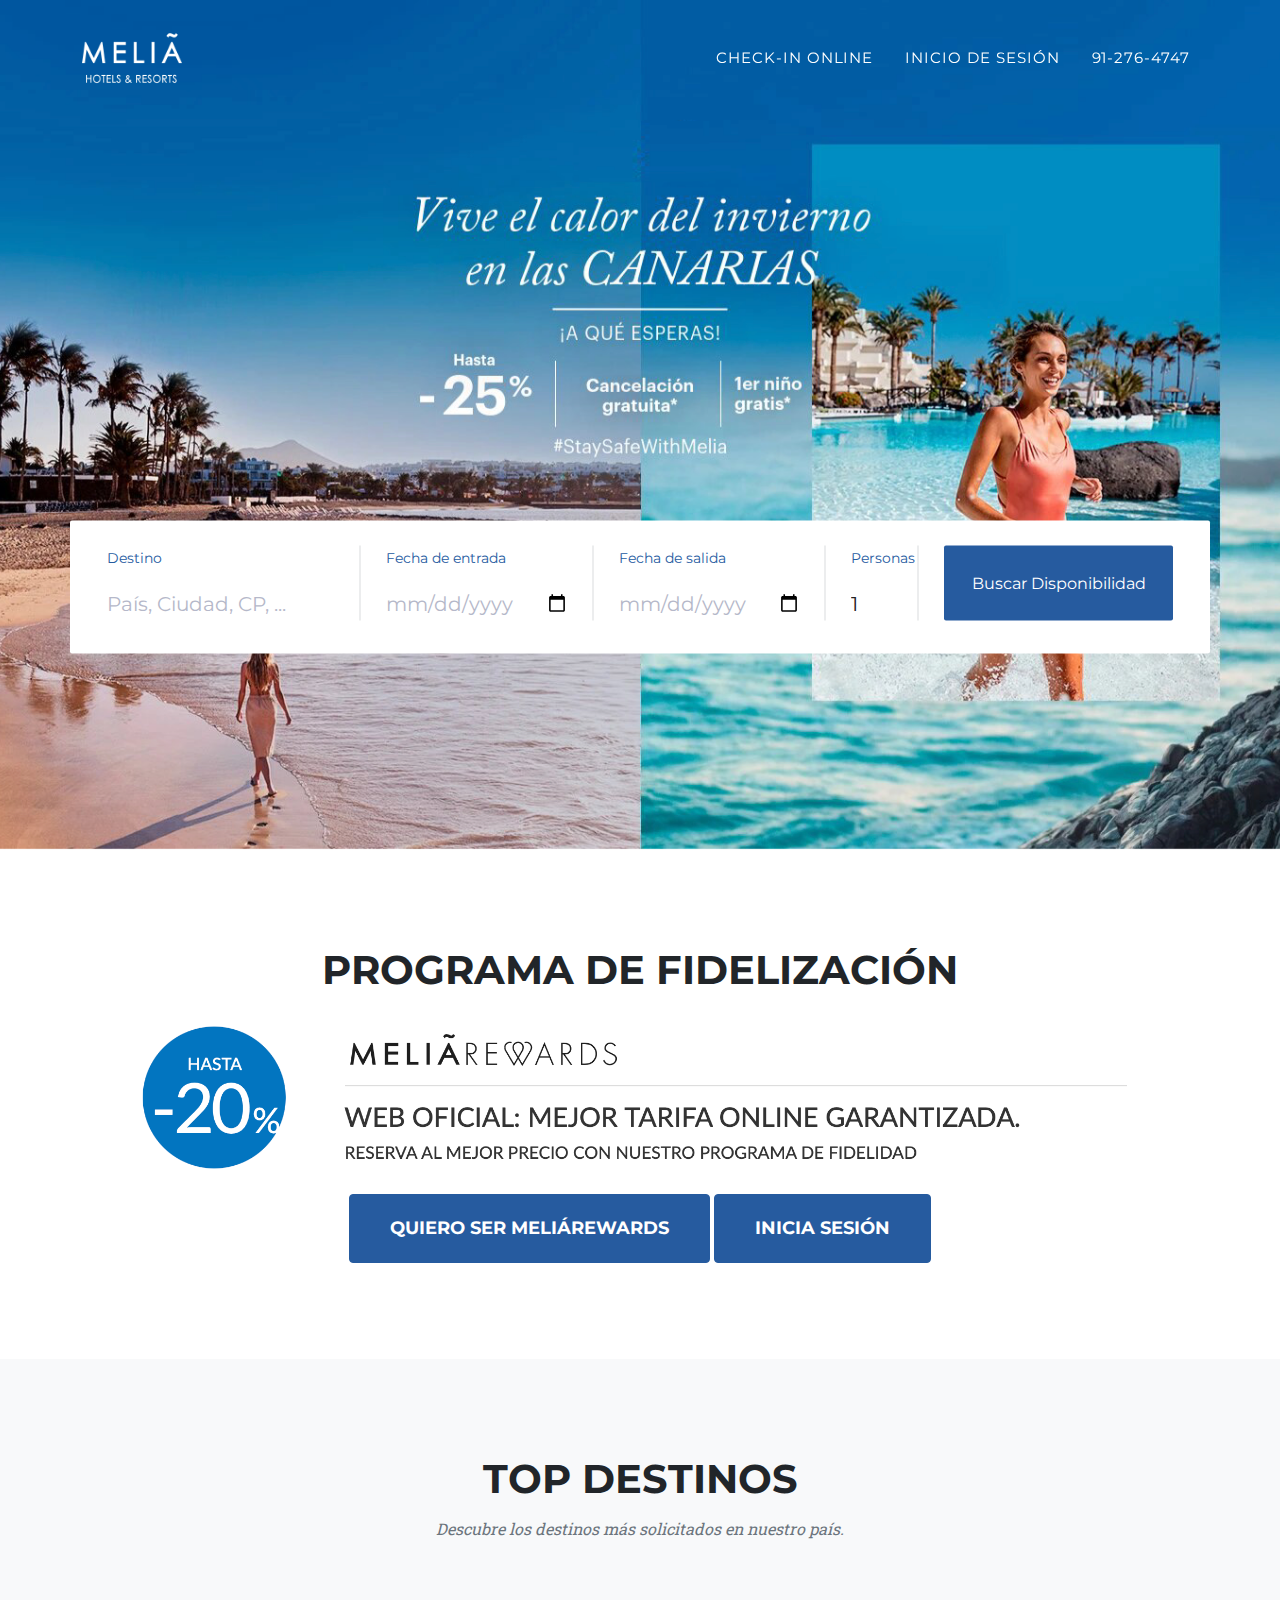
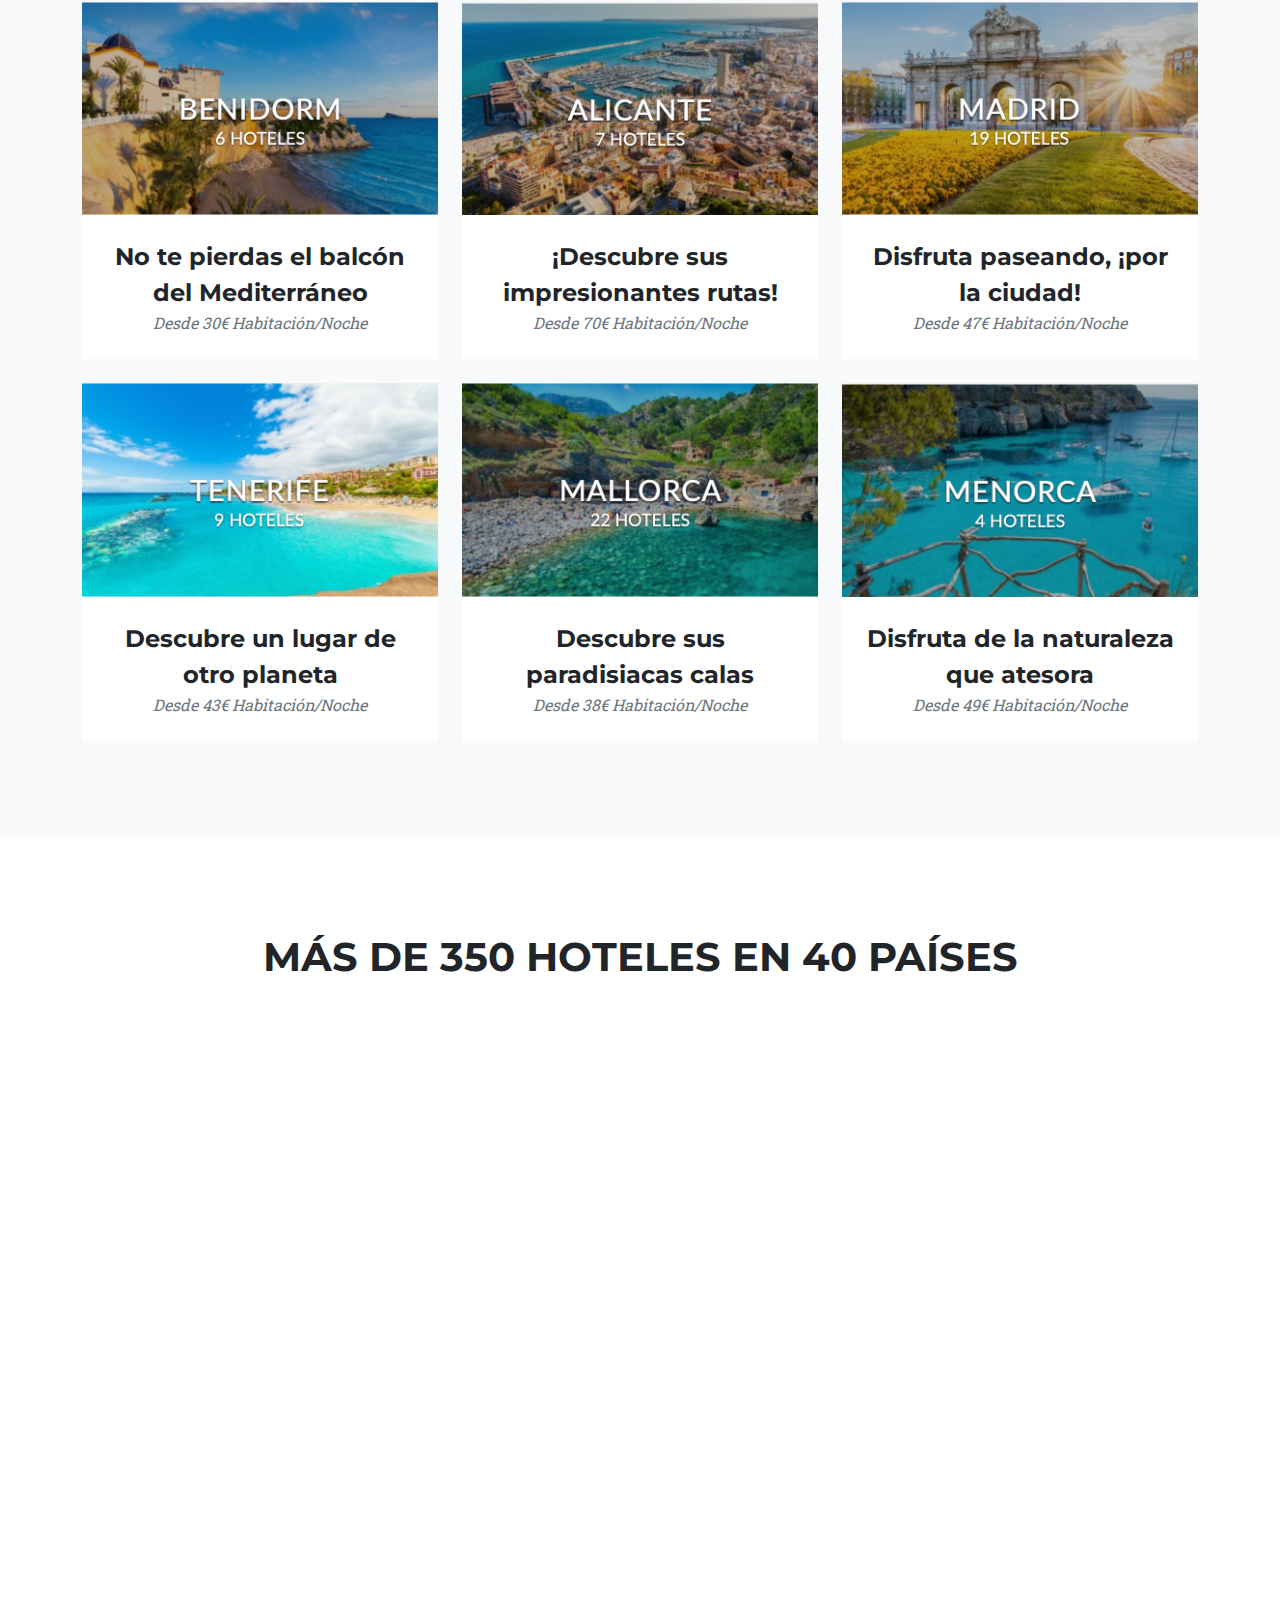
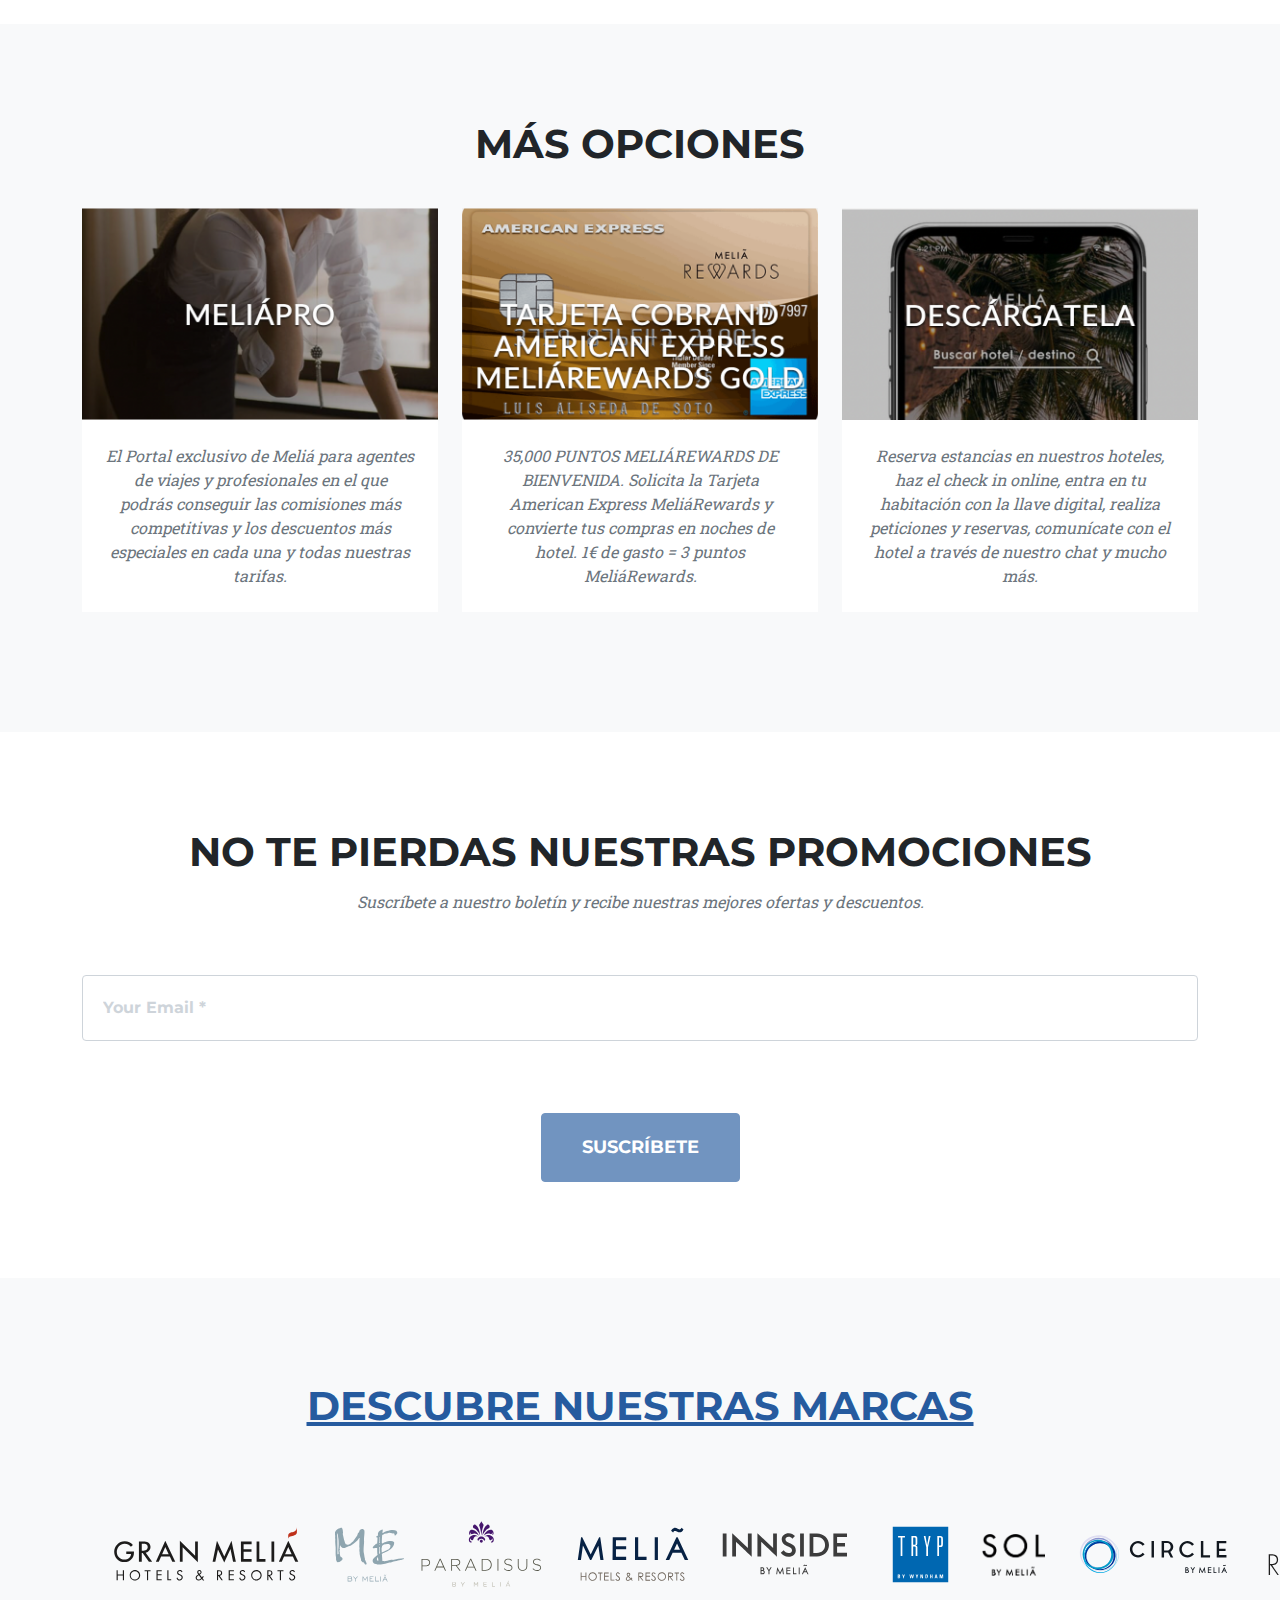
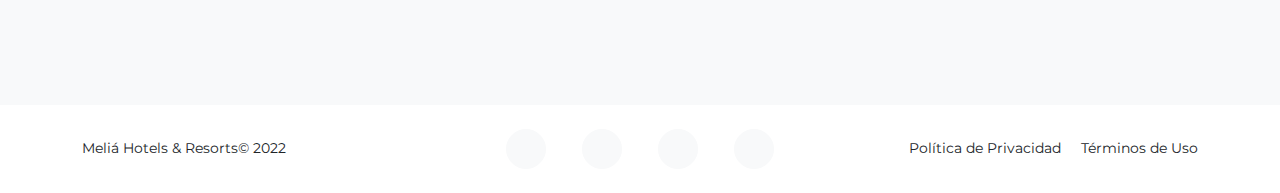
==== commit 0110ebcd: "Práctica 3" ====
--- a/docs/index.html
+++ b/docs/index.html
@@ -21,19 +21,19 @@
         <!-- Navigation-->
         <nav class="navbar navbar-expand-lg navbar-dark fixed-top" id="mainNav">
             <div class="container">
-                <a class="navbar-brand" href="#page-top"><img src="assets/img/navbar-logo.png" style="width:100px; height:58px" alt="..." /></a>
-                <button class="navbar-toggler" type="button" data-bs-toggle="collapse" data-bs-target="#navbarResponsive" aria-controls="navbarResponsive" aria-expanded="false" aria-label="Toggle navigation">
-                    Menu
-                    <i class="fas fa-bars ms-1"></i>
-                </button>
-                <div class="collapse navbar-collapse" id="navbarResponsive">
-                    <ul class="navbar-nav text-uppercase ms-auto py-4 py-lg-0">
-                        <li class="nav-item"><a class="nav-link" href="./CheckInOnline.html">CHECK-IN ONLINE</a></li>
-                        <li class="nav-item"><a class="nav-link" href="./InicioSesion.html">INICIO DE SESIÓN</a></li>
-                        <li class="nav-item"><a class="nav-link">91-276-4747</a></li>
-                    </ul>
-                </div>
-            </div>
+                <a class="navbar-brand" href="./index.html"><img src="assets/img/navbar-logo.png" style="width:100px; height:58px" /></a>
+        <button class="navbar-toggler" type="button" data-bs-toggle="collapse" data-bs-target="#navbarResponsive" aria-controls="navbarResponsive" aria-expanded="false" aria-label="Toggle navigation">
+            Menu
+            <i class="fas fa-bars ms-1"></i>
+        </button>
+        <div class="collapse navbar-collapse" id="navbarResponsive">
+            <ul class="navbar-nav text-uppercase ms-auto py-4 py-lg-0">
+                <li class="nav-item"><a class="nav-link" href="./CheckInOnline.html">CHECK-IN ONLINE</a></li>
+                <li class="nav-item"><a class="nav-link" href="./InicioSesion.html">INICIO DE SESIÓN</a></li>
+                <li class="nav-item"><a class="nav-link">91-276-4747</a></li>
+            </ul>
+        </div>
+        </div>
         </nav>
         <!-- Masthead-->
         <header class="masthead">
@@ -95,11 +95,14 @@
         <section class="page-section" id="rewards">
             <div class="container">
                     <div class="text-center">
-                        <h2 class="section-heading text-uppercase">PROGRAMA DE FIDELIZACIÓN</h2><br>
+                        <h2 class="section-heading text-uppercase">PROGRAMA DE FIDELIZACIÓN</h2>
                     </div>
                     <div style="width: 100%">
-                        <a href="./MeliaRewardsAdvantages.html"><img src="assets/img/melia-rewards.png" class="center" style="object-fit:fill; width:1000px; height:160px;"/></a>
-                        <a href="./MeliaRewardsAdvantages.html"><img src="assets/img/melia-rewards.png" class="center" style="object-fit:fill; width:1000px; height:160px;"/></a>
+                        <a href="./MeliaRewards.html"><img src="assets/img/melia-rewards.png" class="center" style="object-fit:fill; width:1000px; height:160px"/></a><br>
+                        <div class="text-center">
+                            <a href="./MeliaRewards.html"><button class="btn btn-primary btn-xl text-uppercase">QUIERO SER MELIÁREWARDS</button></a>
+                            <a href="./InicioSesion.html"><button class="btn btn-primary btn-xl text-uppercase">INICIA SESIÓN</button></a>
+                        </div>
                     </div>
             </div>
         </section>
@@ -119,7 +122,7 @@
                                 <div class="destinos-hover">
                                     <div class="destinos-hover-content"><i class="fas fa-plus fa-3x"></i></div>
                                 </div>
-                                <img class="img-fluid" src="assets/img/destinos/Benidorm.png" alt="..." />
+                                <img class="img-fluid" src="assets/img/destinos/Benidorm.png" />
                             </a>
                             <div class="destinos-caption">
                                 <div class="destinos-caption-heading">No te pierdas el balcón del Mediterráneo</div>
@@ -134,7 +137,7 @@
                                 <div class="destinos-hover">
                                     <div class="destinos-hover-content"><i class="fas fa-plus fa-3x"></i></div>
                                 </div>
-                                <img class="img-fluid" src="assets/img/destinos/Alicante.png" alt="..." />
+                                <img class="img-fluid" src="assets/img/destinos/Alicante.png"/>
                             </a>
                             <div class="destinos-caption">
                                 <div class="destinos-caption-heading">¡Descubre sus impresionantes rutas!</div>
@@ -149,7 +152,7 @@
                                 <div class="destinos-hover">
                                     <div class="destinos-hover-content"><i class="fas fa-plus fa-3x"></i></div>
                                 </div>
-                                <img class="img-fluid" src="assets/img/destinos/Madrid.png" alt="..." />
+                                <img class="img-fluid" src="assets/img/destinos/Madrid.png"/>
                             </a>
                             <div class="destinos-caption">
                                 <div class="destinos-caption-heading">Disfruta paseando, ¡por la ciudad!</div>
@@ -164,7 +167,7 @@
                                 <div class="destinos-hover">
                                     <div class="destinos-hover-content"><i class="fas fa-plus fa-3x"></i></div>
                                 </div>
-                                <img class="img-fluid" src="assets/img/destinos/Tenerife.png" alt="..." />
+                                <img class="img-fluid" src="assets/img/destinos/Tenerife.png"/>
                             </a>
                             <div class="destinos-caption">
                                 <div class="destinos-caption-heading">Descubre un lugar de otro planeta</div>
@@ -179,7 +182,7 @@
                                 <div class="destinos-hover">
                                     <div class="destinos-hover-content"><i class="fas fa-plus fa-3x"></i></div>
                                 </div>
-                                <img class="img-fluid" src="assets/img/destinos/Mallorca.png" alt="..." />
+                                <img class="img-fluid" src="assets/img/destinos/Mallorca.png"/>
                             </a>
                             <div class="destinos-caption">
                                 <div class="destinos-caption-heading">Descubre sus paradisiacas calas</div>
@@ -194,7 +197,7 @@
                                 <div class="destinos-hover">
                                     <div class="destinos-hover-content"><i class="fas fa-plus fa-3x"></i></div>
                                 </div>
-                                <img class="img-fluid" src="assets/img/destinos/Menorca.png" alt="..." />
+                                <img class="img-fluid" src="assets/img/destinos/Menorca.png"/>
                             </a>
                             <div class="destinos-caption">
                                 <div class="destinos-caption-heading">Disfruta de la naturaleza que atesora </div>
@@ -226,27 +229,21 @@
                 </div>
                 <div class="row">
                     <div class="col-lg-4 col-sm-6 mb-4">
-                        <!-- Portfolio item 1-->
+                        <!-- Opciones item 1-->
                         <div class="opciones-item">
-                            <a class="opciones-link" data-bs-toggle="modal" href="#opcionesModal1">
-                                <div class="opciones-hover">
-                                    <div class="opciones-hover-content"><i class="fas fa-plus fa-3x"></i></div>
-                                </div>
-                                <img class="img-fluid" src="assets/img/opciones/MeliaPro.png" alt="..." />
+                            <a href="https://www2.melia.com/meliapro/es/index.html">
+                                <img class="img-fluid" src="assets/img/opciones/MeliaPro.png"/>
                             </a>
                             <div class="opciones-caption">
-                                <div class="opciones-caption-subheading text-muted">El Portal exclusivo para agentes de viajes en el que conseguirás comisiones más competitivas y descuentos especiales en todas nuestras tarifas.</div>
+                                <div class="opciones-caption-subheading text-muted">El Portal exclusivo de Meliá para agentes de viajes y profesionales en el que podrás conseguir las comisiones más competitivas y los descuentos más especiales en cada una y todas nuestras tarifas.</div>
                             </div>
                         </div>
                     </div>
                     <div class="col-lg-4 col-sm-6 mb-4">
-                        <!-- Portfolio item 2-->
+                        <!-- Opciones item 2-->
                         <div class="opciones-item">
-                            <a class="opciones-link" data-bs-toggle="modal" href="#opcionesModal2">
-                                <div class="opciones-hover">
-                                    <div class="opciones-hover-content"><i class="fas fa-plus fa-3x"></i></div>
-                                </div>
-                                <img class="img-fluid" src="assets/img/opciones/MeliaAmerican.png" alt="..." />
+                            <a href="https://www.americanexpress.com/es-es/tarjetas/tarjetas-de-cargo/tarjeta-mas-gold/">
+                                <img class="img-fluid" src="assets/img/opciones/MeliaAmerican.png"/>
                             </a>
                             <div class="opciones-caption">
                                 <div class="opciones-caption-subheading text-muted">35,000 PUNTOS MELIÁREWARDS DE BIENVENIDA. Solicita la Tarjeta American Express MeliáRewards y convierte tus compras en noches de hotel. 1€ de gasto = 3 puntos MeliáRewards.</div>
@@ -254,13 +251,10 @@
                         </div>
                     </div>
                     <div class="col-lg-4 col-sm-6 mb-4">
-                        <!-- Portfolio item 3-->
+                        <!-- Opciones item 3-->
                         <div class="opciones-item">
-                            <a class="opciones-link" data-bs-toggle="modal" href="#opcionesModal3">
-                                <div class="opciones-hover">
-                                    <div class="opciones-hover-content"><i class="fas fa-plus fa-3x"></i></div>
-                                </div>
-                                <img class="img-fluid" src="assets/img/opciones/MeliaApp.png" alt="..." />
+                            <a href="https://landings.melia.com/es/descarga-app.html?utm_medium=meliacom&utm_source=modulodescarga">
+                                <img class="img-fluid" src="assets/img/opciones/MeliaApp.png"/>
                             </a>
                             <div class="opciones-caption">
                                 <div class="opciones-caption-subheading text-muted">Reserva estancias en nuestros hoteles, haz el check in online, entra en tu habitación con la llave digital, realiza peticiones y reservas, comunícate con el hotel a través de nuestro chat y mucho más.</div>
@@ -273,22 +267,37 @@
         </section>
 
         <!-- Promo -->
-        <section class="page-section" id="email-sus">
+        <section class="page-section" id="contact">
             <div class="container">
                 <div class="text-center">
                     <h2 class="section-heading text-uppercase">NO TE PIERDAS NUESTRAS PROMOCIONES</h2>
                     <h3 class="section-subheading text-muted">Suscríbete a nuestro boletín y recibe nuestras mejores ofertas y descuentos.</h3>
                 </div>
-                <form id="email-susForm" action="/action_page1.php" method="post">
+                <form id="contactForm" data-sb-form-api-token="API_TOKEN">
                     <div class="row align-items-stretch mb-5">
-                        <!-- Email address input-->
-                        <input class="form-control" id="email" type="email" placeholder="Your Email *" data-sb-validations="required,email" />
-                        <div class="invalid-feedback" data-sb-feedback="email:required">An email is required.</div>
-                        <div class="invalid-feedback" data-sb-feedback="email:email">Email is not valid.</div>
-                    </div>
-                    </div>
+                        <div class="form-group">
+                            <!-- Email address input-->
+                            <input class="form-control" id="email" type="email" placeholder="Your Email *" data-sb-validations="required,email" />
+                            <div class="invalid-feedback" data-sb-feedback="email:required">An email is required.</div>
+                            <div class="invalid-feedback" data-sb-feedback="email:email">Email is not valid.</div>
+                        </div>
+                    </div>
+                    <!-- Submit success message-->
+                    <!---->
+                    <!-- This is what your users will see when the form-->
+                    <!-- has successfully submitted-->
+                    <div class="d-none" id="submitSuccessMessage">
+                        <div class="text-center text-black mb-3">
+                            <div class="fw-bolder">Gracias por tu suscripción al boletín de noticias</div>
+                        </div>
+                    </div>
+                    <!-- Submit error message-->
+                    <!---->
+                    <!-- This is what your users will see when there is-->
+                    <!-- an error submitting the form-->
+                    <div class="d-none" id="submitErrorMessage"><div class="text-center text-danger mb-3">Error sending message!</div></div>
                     <!-- Submit Button-->
-                    <div class="text-center"><button class="btn btn-primary btn-xl text-uppercase" id="submitButton" type="submit">Suscríbete</button></div>
+                    <div class="text-center"><button class="btn btn-primary btn-xl text-uppercase disabled" id="submitButton" type="submit">Suscríbete</button></div>
                 </form>
             </div>
         </section>
@@ -303,13 +312,13 @@
                     <table align="center" id="brands-table">
                         <tr>
                             <td scope="col"><a href="https://www.granmelia.com/es/"><img src="assets/img/logos/gran-melia.svg" width="250px" height="200px"/></a></td>
-                            <td scope="col"><a href="https://www.mebymelia.com"><img src="assets/img/logos/me.svg" width="60px" height="150px"/></a></td>
+                            <td scope="col"><a href="https://www.mebymelia.com"><img src="assets/img/logos/me.svg" width="70px" height="150px"/></a></td>
                             <td scope="col"><a href="https://landings.melia.com/es/paradisus/index.html"><img src="assets/img/logos/paradisus.svg" width="150px" height="85px"/></a></td>
                             <td scope="col"><a href="https://landings.melia.com/es/melia/soulmatters/index.html"><img src="assets/img/logos/melia.svg" width="150px" height="120px"/></a></td>
-                            <td scope="col"><a href="https://www.innsidebymelia.com/es/"><img src="assets/img/logos/innside.svg"width="150px" height="135px"/></a></td>
-                            <td scope="col"><a href="https://landings.melia.com/es/tryp/lovers/index.html"><img src="assets/img/logos/tryp.svg"width="100px" height="200px"/></a></td>
-                            <td scope="col"><a href="https://www.sol-hotels.com/es"><img src="assets/img/logos/sol.png" width="60px" height="40px"/></a></td>
-                            <td scope="col"><a href="https://circle.melia.com/es/experiencia"><img src="assets/img/logos/circle.svg" width="200px" height="150px"/></a></td>
+                            <td scope="col"><a href="https://www.innsidebymelia.com/es/"><img src="assets/img/logos/innside.svg" width="150px" height="135px"/></a></td>
+                            <td scope="col"><a href="https://landings.melia.com/es/tryp/lovers/index.html"><img src="assets/img/logos/tryp.svg" width="115px" height="215px"/></a></td>
+                            <td scope="col"><a href="https://www.sol-hotels.com/es"><img src="assets/img/logos/sol.png" width="65px" height="42px"/></a></td>
+                            <td scope="col"><a href="https://circle.melia.com/es/experiencia"><img src="assets/img/logos/circle.svg" width="215px" height="160px"/></a></td>
                             <td scope="col"><a href="./MeliaRewardsAdvantages.html"><img src="assets/img/logos/melia-rewards.svg" width="150px" height="150px"/></a></td>
                         </tr>
                     </table>
@@ -323,10 +332,10 @@
                 <div class="row align-items-center">
                     <div class="col-lg-4 text-lg-start">Meliá Hotels & Resorts&copy; 2022</div>
                     <div class="col-lg-4 my-3 my-lg-0">
-                        <a class="btn btn-light btn-social mx-3" href="#!"><i class="fab fa-twitter"></i></a>
-                        <a class="btn btn-light btn-social mx-3" href="#!"><i class="fab fa-facebook"></i></a>
-                        <a class="btn btn-light btn-social mx-3" href="#!"><i class="fab fa-instagram"></i></a>
-                        <a class="btn btn-light btn-social mx-3" href="#!"><i class="fab fa-youtube"></i></a>
+                        <a class="btn btn-light btn-social mx-3" href="https://twitter.com/MeliaHtlResorts"><i class="fab fa-twitter"></i></a>
+                        <a class="btn btn-light btn-social mx-3" href="https://www.facebook.com/Melia.Hotels?fref=ts"><i class="fab fa-facebook"></i></a>
+                        <a class="btn btn-light btn-social mx-3" href="https://instagram.com/meliahtlresorts/"><i class="fab fa-instagram"></i></a>
+                        <a class="btn btn-light btn-social mx-3" href="https://www.youtube.com/channel/UCIslJhf4yPT7UMMPrHIa94w"><i class="fab fa-youtube"></i></a>
                     </div>
                     <div class="col-lg-4 text-lg-end">
                         <a class="link-dark text-decoration-none me-3" href="#!">Política de Privacidad</a>
@@ -336,9 +345,9 @@
             </div>
         </footer>
 
-        <!-- Portfolio Modals-->
-        <!-- Portfolio item 1 modal popup-->
-        <div class="portfolio-modal modal fade" id="portfolioModal1" tabindex="-1" role="dialog" aria-hidden="true">
+        <!-- Destinos Modals-->
+        <!-- Destinos item 1 modal popup-->
+        <div class="destinos-modal modal fade" id="destinosModal1" tabindex="-1" role="dialog" aria-hidden="true">
             <div class="modal-dialog">
                 <div class="modal-content">
                     <div class="close-modal" data-bs-dismiss="modal"><img src="assets/img/close-icon.svg" alt="Close modal" /></div>
@@ -347,33 +356,35 @@
                             <div class="col-lg-8">
                                 <div class="modal-body">
                                     <!-- Project details-->
-                                    <h2 class="text-uppercase">Project Name</h2>
-                                    <p class="item-intro text-muted">Lorem ipsum dolor sit amet consectetur.</p>
-                                    <img class="img-fluid d-block mx-auto" src="assets/img/portfolio/1.jpg" alt="..." />
-                                    <p>Use this area to describe your project. Lorem ipsum dolor sit amet, consectetur adipisicing elit. Est blanditiis dolorem culpa incidunt minus dignissimos deserunt repellat aperiam quasi sunt officia expedita beatae cupiditate, maiores repudiandae, nostrum, reiciendis facere nemo!</p>
-                                    <ul class="list-inline">
-                                        <li>
-                                            <strong>Client:</strong>
-                                            Threads
-                                        </li>
-                                        <li>
-                                            <strong>Category:</strong>
-                                            Illustration
-                                        </li>
-                                    </ul>
-                                    <button class="btn btn-primary btn-xl text-uppercase" data-bs-dismiss="modal" type="button">
-                                        <i class="fas fa-times me-1"></i>
-                                        Close Project
-                                    </button>
-                                </div>
-                            </div>
-                        </div>
-                    </div>
-                </div>
-            </div>
-        </div>
-        <!-- Portfolio item 2 modal popup-->
-        <div class="portfolio-modal modal fade" id="portfolioModal2" tabindex="-1" role="dialog" aria-hidden="true">
+                                    <h2 class="text-uppercase" style="text-align:center;">Benidorm</h2>
+                                    <img class="img-fluid d-block mx-auto" src="assets/img/destinos/Benidorm2.png"/>
+                                    <p>Si quieres irte de vacaciones y todavía no has decidido tu destino, Benidorm es una opción que no puedes pasar por alto. Éstas ante uno de los enclaves más sorprendentes de todo el Mediterráneo. En esta ciudad española de la provincia de Alicante, podrás compaginar hermosas playas -en la que podrás practicar todo tipo de actividades y deportes acuáticos- con una amplia oferta de ocio y entretenimiento y una interesante ambiente diurno y nocturno. Tanto si estás pensando viajar sólo, en pareja o en familia, Benidorm es una apuesta segura. ¿Te animas a conocerlo?
+                                        Meliá cuenta con cinco hoteles en Benidorm: Meliá Benidorm, Sol Costa Blanca, Sol Pelícanos Ocas, Meliá Villaitana y The Level at Meliá Villaitana.
+                                        <ul>
+                                            <li>Meliá Benidorm se encuentra situado en el Rincón de Loix, en el centro de la ciudad, y a pocos minutos de la Playa de Levante. Diseñado para clientes de ocio y clientes de negocio, este hotel en Benidorm ofrece elegantes habitaciones, una piscina lago, una piscina climatizada cubierta, magníficas zonas ajardinadas, zona infantil, amplias áreas gastronómicas, parking de uso exclusivo para nuestros clientes y un completo gimnasio.</li>
+                                            <li>Sol Costa Blanca cuenta con una ubicación privilegiada en primera línea de la magnífica playa de Levante y situado en pleno centro comercial y de ocio de Benidorm. Diseñado exclusivamente solo para adultos, este hotel en Benidorm ofrece habitaciones con espectaculares vistas al mar, una piscina exterior frente a la magnífica playa de Levante, conexión a Internet (WIFI) de alta velocidad, una terraza donde podrás disfrutar de un combinado o de un zumo natural y deliciosos snacks frente al mar o en la piscina del Hotel.</li>
+                                            <li>El complejo Sol Pelícanos Ocas se encuentra situado en el Rincón de Loix, y a tan solo 300 m de la magnífica Playa de Levante. Formado por los edificios “Pelícanos” y “Ocas”, este espectacular hotel en Benidorm es ideal para disfrutar de unas vacaciones en familia durante todo el año. Además, entre sus servicios e instalaciones, este hotel en Benidorm ofrece confortables y luminosas habitaciones, amplias áreas gastronómicas, una espectacular piscina lago de 1.430 m2, 2 piscinas infantiles y 2 piscinas exteriores.</li>
+                                            <li>Meliá Villaitana se encuentra ubicado a 20 minutos de Alicante. Diseñado para clientes de ocio y clientes de negocio, este hotel en Benidorm está concebido como un pueblo mediterráneo situado entre 2 campos de golf Nicklaus Design y con magníficas vistas hacia la Gran Bahía de la Costa Blanca. Entre sus servicios e instalaciones, este hotel en Benidorm ofrece elegantes habitaciones y suites, 2 campos de golf de 18 hoyos, 5.000 m2 de espacio acuático, amplias áreas gastronómicas, 2 pistas de tenis y 6 de pádel, parque infantil, club infantil, playa artificial, YHI SPA con completo gimnasio y un espectacular centro de convenciones. </li>
+                                            <li>The Level at Meliá Villaitana, que se encuentra a 20 minutos de Alicante, es un exclusivo Hotel dentro del gran complejo Meliá Villaitana. Diseñado solo para adultos, este lujoso hotel en Benidorm ofrece 99 habitaciones dotadas de todas las comodidades y con una amplia gama de servicios de lujo, el exclusivo servicio The Level con confort superior y acogedora privacidad, piscinas y jardines, un completo YHI SPA, una selecta oferta de alta gastronomía, dos campo de golf de 18 hoyos y diseñados por Nicklaus Design, 6 pistas de pádel y 2 de tenis y un magnífico Centro de Convenciones.</li>
+                                        </ul>
+                                    Reserva ya tu hotel en Benidorm y descubre uno de los destinos turísticos más importantes de España gracias a su privilegiado clima, sus playas y su vida nocturna.</p>
+                                    <div class="row justify-content-center">
+                                        <div class="col-lg-4">
+                                            <button class="btn btn-primary btn-xl text-uppercase" data-bs-dismiss="modal" type="button">
+                                                <i class="fas fa-times me-1"></i>
+                                                Cerrar
+                                            </button>
+                                        </div>
+                                    </div>
+                                </div>
+                            </div>
+                        </div>
+                    </div>
+                </div>
+            </div>
+        </div>
+        <!-- Destinos item 2 modal popup-->
+        <div class="destinos-modal modal fade" id="destinosModal2" tabindex="-1" role="dialog" aria-hidden="true">
             <div class="modal-dialog">
                 <div class="modal-content">
                     <div class="close-modal" data-bs-dismiss="modal"><img src="assets/img/close-icon.svg" alt="Close modal" /></div>
@@ -382,33 +393,29 @@
                             <div class="col-lg-8">
                                 <div class="modal-body">
                                     <!-- Project details-->
-                                    <h2 class="text-uppercase">Project Name</h2>
-                                    <p class="item-intro text-muted">Lorem ipsum dolor sit amet consectetur.</p>
-                                    <img class="img-fluid d-block mx-auto" src="assets/img/portfolio/2.jpg" alt="..." />
-                                    <p>Use this area to describe your project. Lorem ipsum dolor sit amet, consectetur adipisicing elit. Est blanditiis dolorem culpa incidunt minus dignissimos deserunt repellat aperiam quasi sunt officia expedita beatae cupiditate, maiores repudiandae, nostrum, reiciendis facere nemo!</p>
-                                    <ul class="list-inline">
-                                        <li>
-                                            <strong>Client:</strong>
-                                            Explore
-                                        </li>
-                                        <li>
-                                            <strong>Category:</strong>
-                                            Graphic Design
-                                        </li>
-                                    </ul>
-                                    <button class="btn btn-primary btn-xl text-uppercase" data-bs-dismiss="modal" type="button">
-                                        <i class="fas fa-times me-1"></i>
-                                        Close Project
-                                    </button>
-                                </div>
-                            </div>
-                        </div>
-                    </div>
-                </div>
-            </div>
-        </div>
-        <!-- Portfolio item 3 modal popup-->
-        <div class="portfolio-modal modal fade" id="portfolioModal3" tabindex="-1" role="dialog" aria-hidden="true">
+                                    <h2 class="text-uppercase" style="text-align:center;">Alicante</h2>
+                                    <img class="img-fluid d-block mx-auto" src="assets/img/destinos/Alicante2.png"/>
+                                    <p>Enclavada en plena Costa Blanca, la ciudad portuaria de Alicante se ha convertido en uno de los destinos turísticos más importantes del Levante español. Situada a los pies del Castillo de Santa Bárbara, ofrece hermosas playas, mil planes de ocio y entretenimiento, una amplia oferta de campos de golf, tiendas para todos los gustos, una animada vida nocturna y una exquisita gastronomía local. Su casco histórico, situado a los pies de esta fortaleza, esconde un interesante legado arquitectónico civil y religioso, sin olvidar la emblemática Explanada de España, tradicional lugar de esparcimiento de sus habitantes. Alicante es también tierra de hondas tradiciones populares, como la fiesta de Moros y Cristianos y la Noche de San Juan.</p>
+                                    <p> Meliá cuenta con 7 hoteles en Alicante: Meliá Alicante, The Level at Meliá Alicante, Meliá Villaitana, The Level at Meliá Villaitana, Hotel Alicante Gran Sol Affiliated by Meliá, Hotel Spa Porta Maris by Meliá y Hotel Suites Del Mar by Meliá.</p>
+                                    <p> Estos hoteles en Alicante se encuentran en el centro de la ciudad o a pocos metros del puerto. Sean cuales sean los motivos de tu viaje a esta encantadora ciudad mefiterránea, en estos hoteles en Alicante encontrarás todos servicios e instalaciones que necesitas para que su estancia sea inolvidable.</p>
+                                    <p>Reserva ya tu hotel en Alicante con Meliá y encuentra el mejor precio garantizado en nuestra página web.</p>
+                                    <div class="row justify-content-center">
+                                        <div class="col-lg-4">
+                                            <button class="btn btn-primary btn-xl text-uppercase" data-bs-dismiss="modal" type="button">
+                                                <i class="fas fa-times me-1"></i>
+                                                Cerrar
+                                            </button>
+                                        </div>
+                                    </div>
+                                </div>
+                            </div>
+                        </div>
+                    </div>
+                </div>
+            </div>
+        </div>
+        <!-- Destinos item 3 modal popup-->
+        <div class="destinos-modal modal fade" id="destinosModal3" tabindex="-1" role="dialog" aria-hidden="true">
             <div class="modal-dialog">
                 <div class="modal-content">
                     <div class="close-modal" data-bs-dismiss="modal"><img src="assets/img/close-icon.svg" alt="Close modal" /></div>
@@ -417,33 +424,29 @@
                             <div class="col-lg-8">
                                 <div class="modal-body">
                                     <!-- Project details-->
-                                    <h2 class="text-uppercase">Project Name</h2>
-                                    <p class="item-intro text-muted">Lorem ipsum dolor sit amet consectetur.</p>
-                                    <img class="img-fluid d-block mx-auto" src="assets/img/portfolio/3.jpg" alt="..." />
-                                    <p>Use this area to describe your project. Lorem ipsum dolor sit amet, consectetur adipisicing elit. Est blanditiis dolorem culpa incidunt minus dignissimos deserunt repellat aperiam quasi sunt officia expedita beatae cupiditate, maiores repudiandae, nostrum, reiciendis facere nemo!</p>
-                                    <ul class="list-inline">
-                                        <li>
-                                            <strong>Client:</strong>
-                                            Finish
-                                        </li>
-                                        <li>
-                                            <strong>Category:</strong>
-                                            Identity
-                                        </li>
-                                    </ul>
-                                    <button class="btn btn-primary btn-xl text-uppercase" data-bs-dismiss="modal" type="button">
-                                        <i class="fas fa-times me-1"></i>
-                                        Close Project
-                                    </button>
-                                </div>
-                            </div>
-                        </div>
-                    </div>
-                </div>
-            </div>
-        </div>
-        <!-- Portfolio item 4 modal popup-->
-        <div class="portfolio-modal modal fade" id="portfolioModal4" tabindex="-1" role="dialog" aria-hidden="true">
+                                    <h2 class="text-uppercase" style="text-align:center;">Madrid</h2>
+                                    <img class="img-fluid d-block mx-auto" src="assets/img/destinos/Madrid2.png"/>
+                                    <p>Son muchos los motivos que tendrás para visitar Madrid. Su inmenso patrimonio cultural y artístico, sus increíbles propuestas de ocio y entretenimiento a la altura de las grandes urbes europeas, sus museos de referencia internacional, sus exclusivos bares, tiendas y restaurantes, todo un paraíso para las compras y la diversión. Abierta y dinámica, la capital de España cuenta con innumerables lugares para visitar y rincones para perderse.</p>
+                                    <p>La Puerta del Sol, la plaza Mayor, la Gran Vía, el Retiro y la Puerta de Alcalá son algunos de los puntos más recomendados. Otros lugares que no puedes perderte son la plaza de Cibeles; el Palacio Real, la residencia oficial de la familia real española; la plaza de España, uno de los principales núcleos de Madrid para residentes y turistas; el Museo del Prado, una de las más significativas pinacotecas del mundo; la Catedral de la Almudena, el edificio religioso más representativo de la ciudad; Templo de Debod, un templo egipcio en el corazón de la capital; Cuatro Torres, el rascacielos más alto de España, y el Rastro, un mercado al aire libre con más de 400 años de historia. Escápate a Madrid y descubre uno de los mejores destinos del mundo.</p>
+                                    <p>Meliá cuenta con 19 hoteles en Madrid. Ubicados en el centro de la ciudad, junto a las principales zonas turísticas y de negocios, podrás elegir entre hoteles de lujo, hoteles de diseño, hoteles románticos, hoteles solo para adultos, hoteles para familias, hoteles para deportista u hoteles de negocios para tus próximas escapadas de placer o estancia por motivos de trabajo. Estos hoteles en Madrid te ofrecen todos los servicios e instalaciones que necesitas para que tu estancia en la capital española sea perfecta.</p>
+                                    <p>Reserva ya tu hotel en Madrid con Meliá y descubre un destino que colmará todas tus expectativas.</p>
+                                    <div class="row justify-content-center">
+                                        <div class="col-lg-4">
+                                            <button class="btn btn-primary btn-xl text-uppercase" data-bs-dismiss="modal" type="button">
+                                                <i class="fas fa-times me-1"></i>
+                                                Cerrar
+                                            </button>
+                                        </div>
+                                    </div>
+                                </div>
+                            </div>
+                        </div>
+                    </div>
+                </div>
+            </div>
+        </div>
+        <!-- Destinos item 4 modal popup-->
+        <div class="destinos-modal modal fade" id="destinosModal4" tabindex="-1" role="dialog" aria-hidden="true">
             <div class="modal-dialog">
                 <div class="modal-content">
                     <div class="close-modal" data-bs-dismiss="modal"><img src="assets/img/close-icon.svg" alt="Close modal" /></div>
@@ -452,33 +455,28 @@
                             <div class="col-lg-8">
                                 <div class="modal-body">
                                     <!-- Project details-->
-                                    <h2 class="text-uppercase">Project Name</h2>
-                                    <p class="item-intro text-muted">Lorem ipsum dolor sit amet consectetur.</p>
-                                    <img class="img-fluid d-block mx-auto" src="assets/img/portfolio/4.jpg" alt="..." />
-                                    <p>Use this area to describe your project. Lorem ipsum dolor sit amet, consectetur adipisicing elit. Est blanditiis dolorem culpa incidunt minus dignissimos deserunt repellat aperiam quasi sunt officia expedita beatae cupiditate, maiores repudiandae, nostrum, reiciendis facere nemo!</p>
-                                    <ul class="list-inline">
-                                        <li>
-                                            <strong>Client:</strong>
-                                            Lines
-                                        </li>
-                                        <li>
-                                            <strong>Category:</strong>
-                                            Branding
-                                        </li>
-                                    </ul>
-                                    <button class="btn btn-primary btn-xl text-uppercase" data-bs-dismiss="modal" type="button">
-                                        <i class="fas fa-times me-1"></i>
-                                        Close Project
-                                    </button>
-                                </div>
-                            </div>
-                        </div>
-                    </div>
-                </div>
-            </div>
-        </div>
-        <!-- Portfolio item 5 modal popup-->
-        <div class="portfolio-modal modal fade" id="portfolioModal5" tabindex="-1" role="dialog" aria-hidden="true">
+                                    <h2 class="text-uppercase" style="text-align:center;">Tenerife</h2>
+                                    <img class="img-fluid d-block mx-auto" src="assets/img/destinos/Tenerife2.png"/>
+                                    <p>Conocida como la Isla de la eterna primavera por su clima templado los doce meses del año, la hermosa isla canaria de Tenerife es uno de los destinos europeos más buscados por viajeros de todo el mundo que buscan disfrutar de unos días de descanso en sus cálidas playas, disfrutar de su maravilloso entorno natural protegido y de unas costumbres, fiestas y propuestas gastronómicas únicas. En Tenerife la diversión está garantizada. Destino ideal para viajar en pareja, con amigos o en familia, Tenerife ofrece planes de ocio y diversión para todas las edades los siete días de la semana. Viaja a este paraíso de contrastes y vive experiencias únicas. Sube en teleférico hasta el imponente Teide, el tercer volcán más grande del planeta; bucea por espectaculares fondos marinos; báñate en hermosas piscinas naturales y disfruta de hermosas puestas de sol; practica tu deporte acuático preferido y juega al golf en el mejor de los ambientes.</p>
+                                    <p>Meliá cuenta con nueve hoteles en Tenerife. Viaja a Tenerife y disfruta de unas vacaciones únicas en pareja, familia o amigos. Estos hoteles en Tenerife se encuentran situados, la mayoría, en primera línea de las playas y calas más hermosas de la isla. Además, estos hoteles en Tenerife ofrecen magníficas habitaciones con fabulosas vistas al mar, amplia variedad de restaurantes, numerosas actividades diurnas y nocturnas, espectaculares piscinas frente al mar, instalaciones deportivas y todos los servicios e instalaciones que necesitas para que tu estancia en Tenerife sea perfecta.</p>
+                                    <p>Reserva ya tu hotel en Tenerife y empieza a disfrutar de unas vacaciones únicas en este paraíso del atlántico.</p>
+                                    <div class="row justify-content-center">
+                                        <div class="col-lg-4">
+                                            <button class="btn btn-primary btn-xl text-uppercase" data-bs-dismiss="modal" type="button">
+                                                <i class="fas fa-times me-1"></i>
+                                                Cerrar
+                                            </button>
+                                        </div>
+                                    </div>
+                                </div>
+                            </div>
+                        </div>
+                    </div>
+                </div>
+            </div>
+        </div>
+        <!-- Destinos item 5 modal popup-->
+        <div class="destinos-modal modal fade" id="destinosModal5" tabindex="-1" role="dialog" aria-hidden="true">
             <div class="modal-dialog">
                 <div class="modal-content">
                     <div class="close-modal" data-bs-dismiss="modal"><img src="assets/img/close-icon.svg" alt="Close modal" /></div>
@@ -487,33 +485,31 @@
                             <div class="col-lg-8">
                                 <div class="modal-body">
                                     <!-- Project details-->
-                                    <h2 class="text-uppercase">Project Name</h2>
-                                    <p class="item-intro text-muted">Lorem ipsum dolor sit amet consectetur.</p>
-                                    <img class="img-fluid d-block mx-auto" src="assets/img/portfolio/5.jpg" alt="..." />
-                                    <p>Use this area to describe your project. Lorem ipsum dolor sit amet, consectetur adipisicing elit. Est blanditiis dolorem culpa incidunt minus dignissimos deserunt repellat aperiam quasi sunt officia expedita beatae cupiditate, maiores repudiandae, nostrum, reiciendis facere nemo!</p>
-                                    <ul class="list-inline">
-                                        <li>
-                                            <strong>Client:</strong>
-                                            Southwest
-                                        </li>
-                                        <li>
-                                            <strong>Category:</strong>
-                                            Website Design
-                                        </li>
-                                    </ul>
-                                    <button class="btn btn-primary btn-xl text-uppercase" data-bs-dismiss="modal" type="button">
-                                        <i class="fas fa-times me-1"></i>
-                                        Close Project
-                                    </button>
-                                </div>
-                            </div>
-                        </div>
-                    </div>
-                </div>
-            </div>
-        </div>
-        <!-- Portfolio item 6 modal popup-->
-        <div class="portfolio-modal modal fade" id="portfolioModal6" tabindex="-1" role="dialog" aria-hidden="true">
+                                    <h2 class="text-uppercase" style="text-align:center;">Mallorca</h2>
+                                    <img class="img-fluid d-block mx-auto" src="assets/img/destinos/Mallorca2.png"/>
+                                    <p>La isla de la Calma emerge en el mar Mediterráneo como un lugar singular y único, consolidado desde hace décadas como uno de los mejores destinos turísticos de sol y playa. Pero Mallorca es mucho más que eso. El mar y la naturaleza han moldeado la isla más extensa y poblada del archipiélago balear, atrayendo a visitantes de todo el mundo y ofreciendo una variada oferta cultural y de ocio que harán de tu estancia una experiencia inolvidable.</p>
+                                    <p>Descubre su hermosa capital, Palma de Mallorca, y respira el ambiente cosmopolita de la ciudad; conoce sus principales monumentos, como la Catedral, el Palacio de la Almudaina, la Lonja o el Castillo de Bellver, y pasea por sus principales áreas comerciales. Desde este centro neurálgico puedes partir hacia las numerosas y pintorescas poblaciones que se extienden a lo largo y ancho de la isla. Pequeños pueblos pesqueros con hermosos puertos, como el de Andratx, Sant Elm o Sóller, donde el llaúd, la tradicional embarcación que se usaba para la pesca, aun extiende su vela levantina. Localidades que se erigen sobre atalayas naturales con fortificaciones o vestigios de épocas pasadas, como el castillo de Alaró y el de Capdepera. Pueblos que se mimetizan con el entorno, camuflándose entre acantilados y vegetación, como la bella Deiá, y pueblos de montaña de especial encanto y calles empedradas como Valldemosa. Si te gusta descubrir las tradiciones y el patrimonio histórico de los pueblos a poca distancia de tu hotel Mallorca es tu destino.</p>
+                                    <p>La isla de Mallorca reúne una inmensa variedad de paisajes que son testigos de la rica y espectacular diversidad natural que atesora. Acantilados, llanuras, montañas, valles, islotes y cabos, como el espectacular cabo de Formentor. La Sierra de Tramontana corona esta orografía ofreciendo rutas de senderismo entre los valles y montañas que la conforman: desde su cumbre más alta, el Puig Major, a más de 1400 metros de altitud, hasta los cañones y torrentes que la atraviesan, como el Torrent de Pareis. Mallorca cuenta además con numerosos espacios naturales protegidos como la isla de la Dragonera, donde las lagartijas corren a sus anchas, el archipiélago de Cabrera, bastión de la conservación de los ecosistemas insulares del Mediterráneo, y la Albufera de Mallorca, un extenso humedal que puedes rodear en bicicleta mientras contemplas el reposo de las aves migratorias. Pero no todo el espectáculo está sobre la superficie, su subsuelo oculta un laberinto de gran valor geológico a base de estalactitas y estalagmitas de antojadizas y sorprendentes formas que han moldeado el interior de cuevas como las de Artá o las famosas Cuevas de Drac, en Porto Cristo. Mallorca es el escenario idóneo para la práctica del turismo activo, ya que el mar y la montaña constituyen el mejor entorno para practicar deportes náuticos, de aventura o disfrutar del aire libre practicando tu swing en un campo de golf.</p>
+                                    <p>Si quieres darte un baño en la playa a unos pasos del hotel Mallorca es el lugar perfecto. Su temperatura cálida durante gran parte del año, invita a darte un chapuzón en cualquier punto de los cerca de 550 kilómetros de su litoral. Hermosas playas de arena blanca de gran extensión o pequeñas calas con fondo de guijarros rodados, y rincones paradisiacos de aguas cristalinas y turquesas te esperan en la isla. Si lo que buscas es un ambiente animado, así como eventos culturales cerca del hotel Mallorca reúne una amplia oferta de propuestas. Desde el ambiente jovial de la costa de Calviá o El Arenal, con alegres fiestas y animado ocio nocturno, hasta los distinguidos beach clubs donde tomar un cóctel relajadamente al caer el sol. La isla también reúne una intensa agenda cultural con exposiciones, galerías de arte y museos, como la Fundación Pilar y Joan Miró en Palma, además de espectáculos teatrales y conciertos. Descubre la tradición artesana de Mallorca visitando los talleres y museos donde podrás ver cómo se trabaja la piel, la fabricación de zapatos, la joyería, las perlas o el cristal soplado. Saborea su rica gastronomía, todo un deleite para el paladar, influenciada por una honda tradición de la cocina mediterránea, a la vez que abierta al mestizaje y técnicas culinarias de la cocina internacional. La sobrasada, ingrediente típico de la isla, está presente en una gran variedad de platos, aunque es la famosa ensaimada la propuesta gastronómica más conocida. Una rica variedad que podrás disfrutar tanto en los restaurantes, como en los establecimientos emblemáticos y tiendas delicatesen de la isla.</p>
+                                    <p>Meliá cuenta con 25 hoteles en Mallorca. Estos hoteles en Mallorca se encuentran situados en diferentes localizaciones: en la ciudad de Palma, en primera línea de las playas y calas más paradisiacas de la isla o en las principales zonas de moda del archipiélago. Además, podrás elegir entre hoteles de lujo, hoteles para familias, hoteles solo para adultos, hoteles para deportistas, hoteles de diseño, hoteles románticos, hoteles de negocios y hoteles con estilo de vida y hoteles en Mallorca Todo Incluido. Todos estos hoteles en Mallorca te ofrecen todos servicios e instalaciones que necesitas para que tu estancia en la Isla de la Calma sea perfecta.</p>
+                                    <p>Reserva ya tu hotel en Mallorca con Meliá y disfruta de tus vacaciones en una de las islas más hermosas del Mediterráneo.</p>
+                                    <div class="row justify-content-center">
+                                        <div class="col-lg-4">
+                                            <button class="btn btn-primary btn-xl text-uppercase" data-bs-dismiss="modal" type="button">
+                                                <i class="fas fa-times me-1"></i>
+                                                Cerrar
+                                            </button>
+                                        </div>
+                                    </div>
+                                </div>
+                            </div>
+                        </div>
+                    </div>
+                </div>
+            </div>
+        </div>
+        <!-- Destinos item 6 modal popup-->
+        <div class="destinos-modal modal fade" id="destinosModal6" tabindex="-1" role="dialog" aria-hidden="true">
             <div class="modal-dialog">
                 <div class="modal-content">
                     <div class="close-modal" data-bs-dismiss="modal"><img src="assets/img/close-icon.svg" alt="Close modal" /></div>
@@ -522,24 +518,26 @@
                             <div class="col-lg-8">
                                 <div class="modal-body">
                                     <!-- Project details-->
-                                    <h2 class="text-uppercase">Project Name</h2>
-                                    <p class="item-intro text-muted">Lorem ipsum dolor sit amet consectetur.</p>
-                                    <img class="img-fluid d-block mx-auto" src="assets/img/portfolio/6.jpg" alt="..." />
-                                    <p>Use this area to describe your project. Lorem ipsum dolor sit amet, consectetur adipisicing elit. Est blanditiis dolorem culpa incidunt minus dignissimos deserunt repellat aperiam quasi sunt officia expedita beatae cupiditate, maiores repudiandae, nostrum, reiciendis facere nemo!</p>
-                                    <ul class="list-inline">
-                                        <li>
-                                            <strong>Client:</strong>
-                                            Window
-                                        </li>
-                                        <li>
-                                            <strong>Category:</strong>
-                                            Photography
+                                    <h2 class="text-uppercase" style="text-align:center;">Menorca</h2>
+                                    <img class="img-fluid d-block mx-auto" src="assets/img/destinos/Menorca2.png"/>
+                                    <p>Menorca hay que degustarla sin prisas, a sorbos, como su característica ginebra. Tranquila, discreta y llena de espacios naturales intactos y playas vírgenes a la altura de las grandes costas mundiales, la isla balear es un auténtico regalo para los sentidos. Declarada Reserva de la Biosfera por la Unesco, esta bella isla abierta al mar ofrece al viajero más de 1.500 sitios arqueológicos, interesantes museos, auténticos pueblos de pescadores como Binibeca y Fornells, cerca de setenta playas y calas como Cala Turqueta, Cala Macarella, Cala Galdana, Cala Pregonda y Cala Mitjana para satisfacer todos los gustos, hermosas ciudades como la histórica Ciutadella o la hermosa capital de Mahón. Menorca es un lugar para descubrirla de día y de noche. Ya sea surcando sus aguas turquesa en velero, practicando algún deporte náutico, disfrutando del  buceo, o descubriendo su tierra privilegiada a pie, a caballo, en bicicleta o en coche. Menorca es siempre una auténtica delicia. Te recomendamos recorrer su famoso Cami de Cavalls, un recorrido para vivir experiencias únicas.
+                                    <p>Meliá cuenta con cuatro hoteles en Menorca: Sol Falcó All Inclusive, Sol Milanos Pingüinos, Sol Beach House Menorca y Meliá Cala Galdana.</p>
+                                    <ul>
+                                        <li>Sol Falcó All Inclusive se encuentra a tan sólo 250 metros de la magnífica playa de Son Xoriguer. Diseñado especialmente para familias, este hotel Todo Incluido en Menorca ofrece habitaciones familiares, magníficos bufets internacionales y temáticos, siete piscinas para adultos y una infantil, un gimnasio completamente equipado y amplios jardines y terrazas.</li>
+                                        <li>Sol Milanos Pingüinos se encuentra situado en primera línea de la playa de Son Bou, conocida como la más extensa de Menorca y reconocida como un Área de Natural de Especial Interés (ANEI) por su riqueza en flora y fauna. Especialmente orientado a familias, este hotel Todo Incluido en Menorca cuenta con habitaciones con magníficas vistas a la playa de Son Bou, magníficos bufets internacionales y temáticos, dos piscinas (una estilo lago y otra deportiva), una pista multideportiva, un mini club, un parque infantil, parque de aventura tematizado con Los Picapiedra y un mini golf.</li>
+                                        <li>Sol Beach House Menorca se encuentra frente a la paradisíaca playa menorquina de Santo Tomás y junto a la playa de San Adeodato y la playa de Binigau. Diseñado sólo para adultos, este hotel en Menorca dispone de elegantes habitaciones con vistas al mar, exquisita gastronomía, una magnífica piscina exterior rodeada de zonas ajardinadas, un moderno Pool Bar y Lounge Bar con vistas a la playa.</li>
+                                        <li>Meliá Cala Galdana se encuentra localizado al sur de Menorca, concretamente en el municipio de Ferreries, y estratégicamente situado en primera línea de la playa de Cala Galdana. Este hotel en Menorca ofrece modernas y elegantes habitaciones con vistas a la maravillosa Cala de Santa Galdana, exquisita gastronomía, exclusivo servicio The Level con privacidad, confort superior y completas instalaciones. Es perfecto para disfrutar en familia, parejas y amigos.
                                         </li>
                                     </ul>
-                                    <button class="btn btn-primary btn-xl text-uppercase" data-bs-dismiss="modal" type="button">
-                                        <i class="fas fa-times me-1"></i>
-                                        Close Project
-                                    </button>
+                                    <p>Encuentra el hotel en Menorca que buscas y te garantizamos una experiencia inolvidable.</p>
+                                    <div class="row justify-content-center">
+                                        <div class="col-lg-4">
+                                            <button class="btn btn-primary btn-xl text-uppercase" data-bs-dismiss="modal" type="button">
+                                                <i class="fas fa-times me-1"></i>
+                                                Cerrar
+                                            </button>
+                                        </div>
+                                    </div>
                                 </div>
                             </div>
                         </div>
